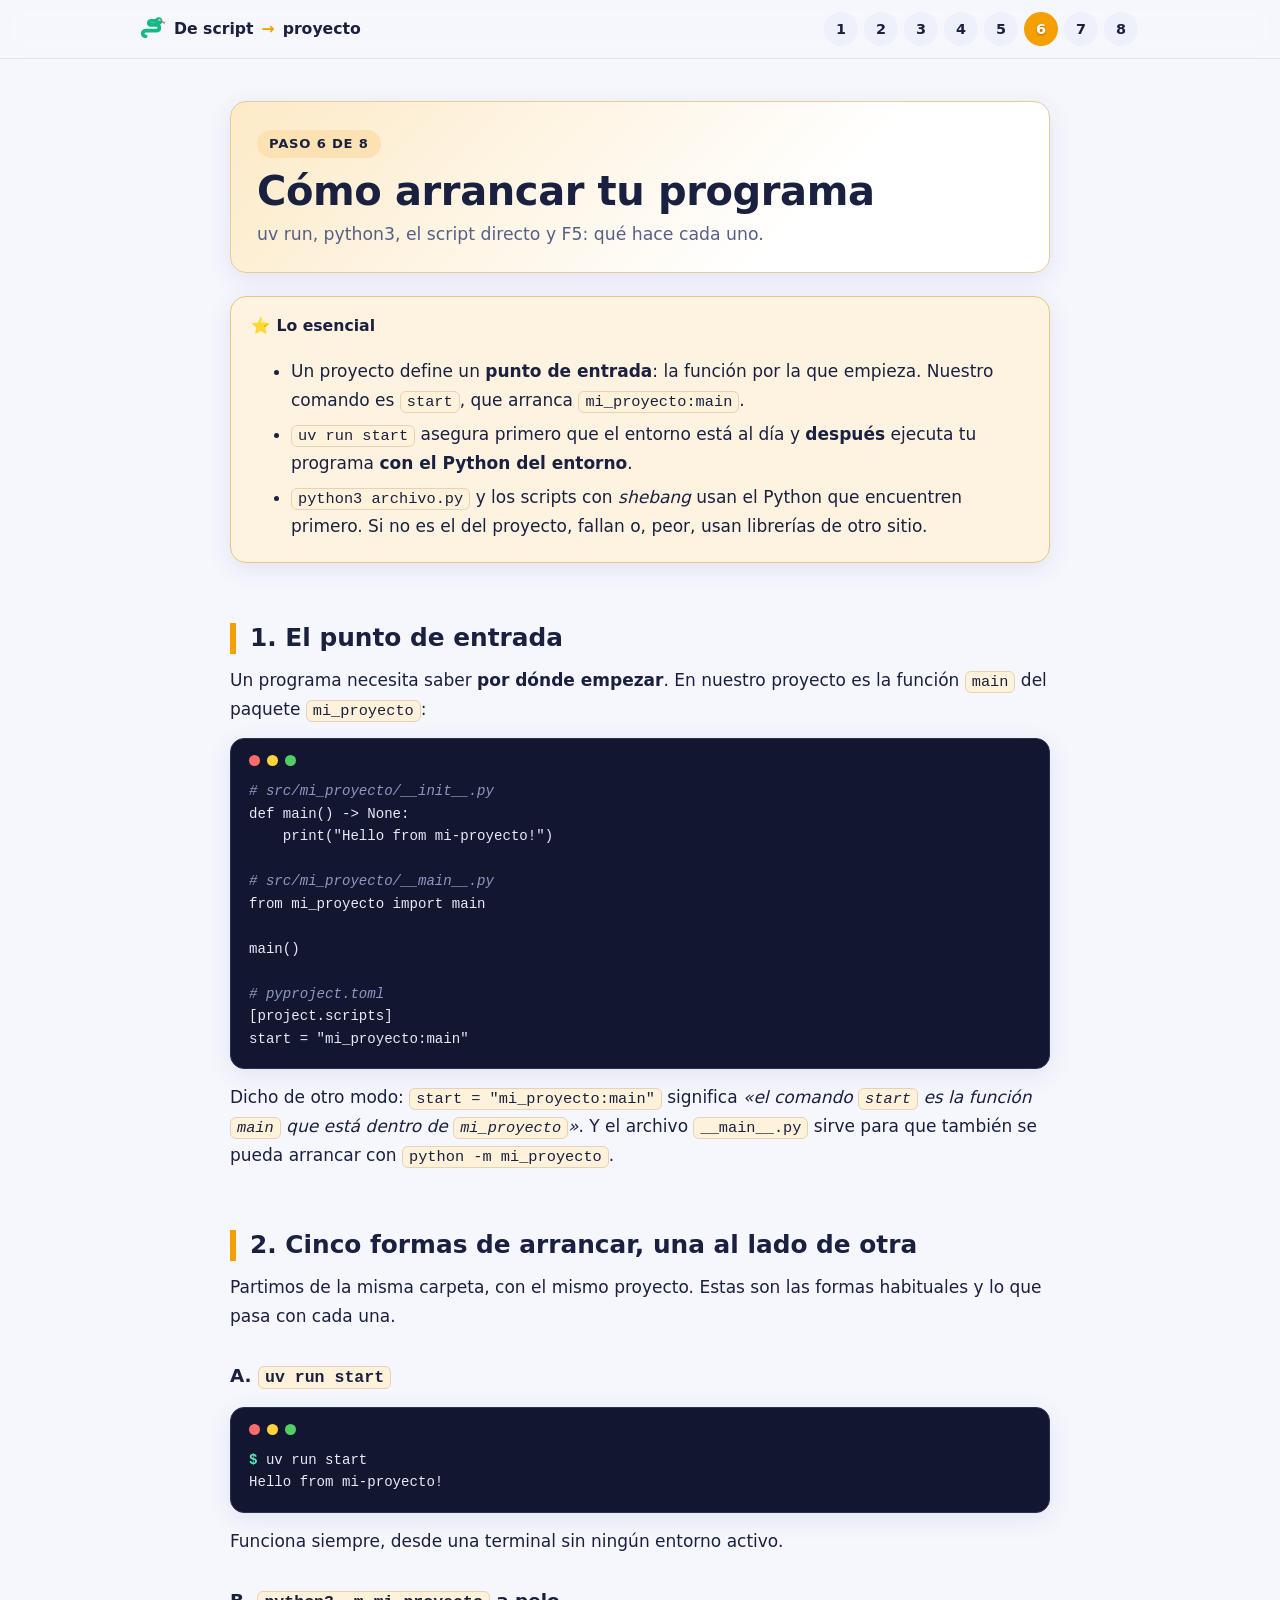
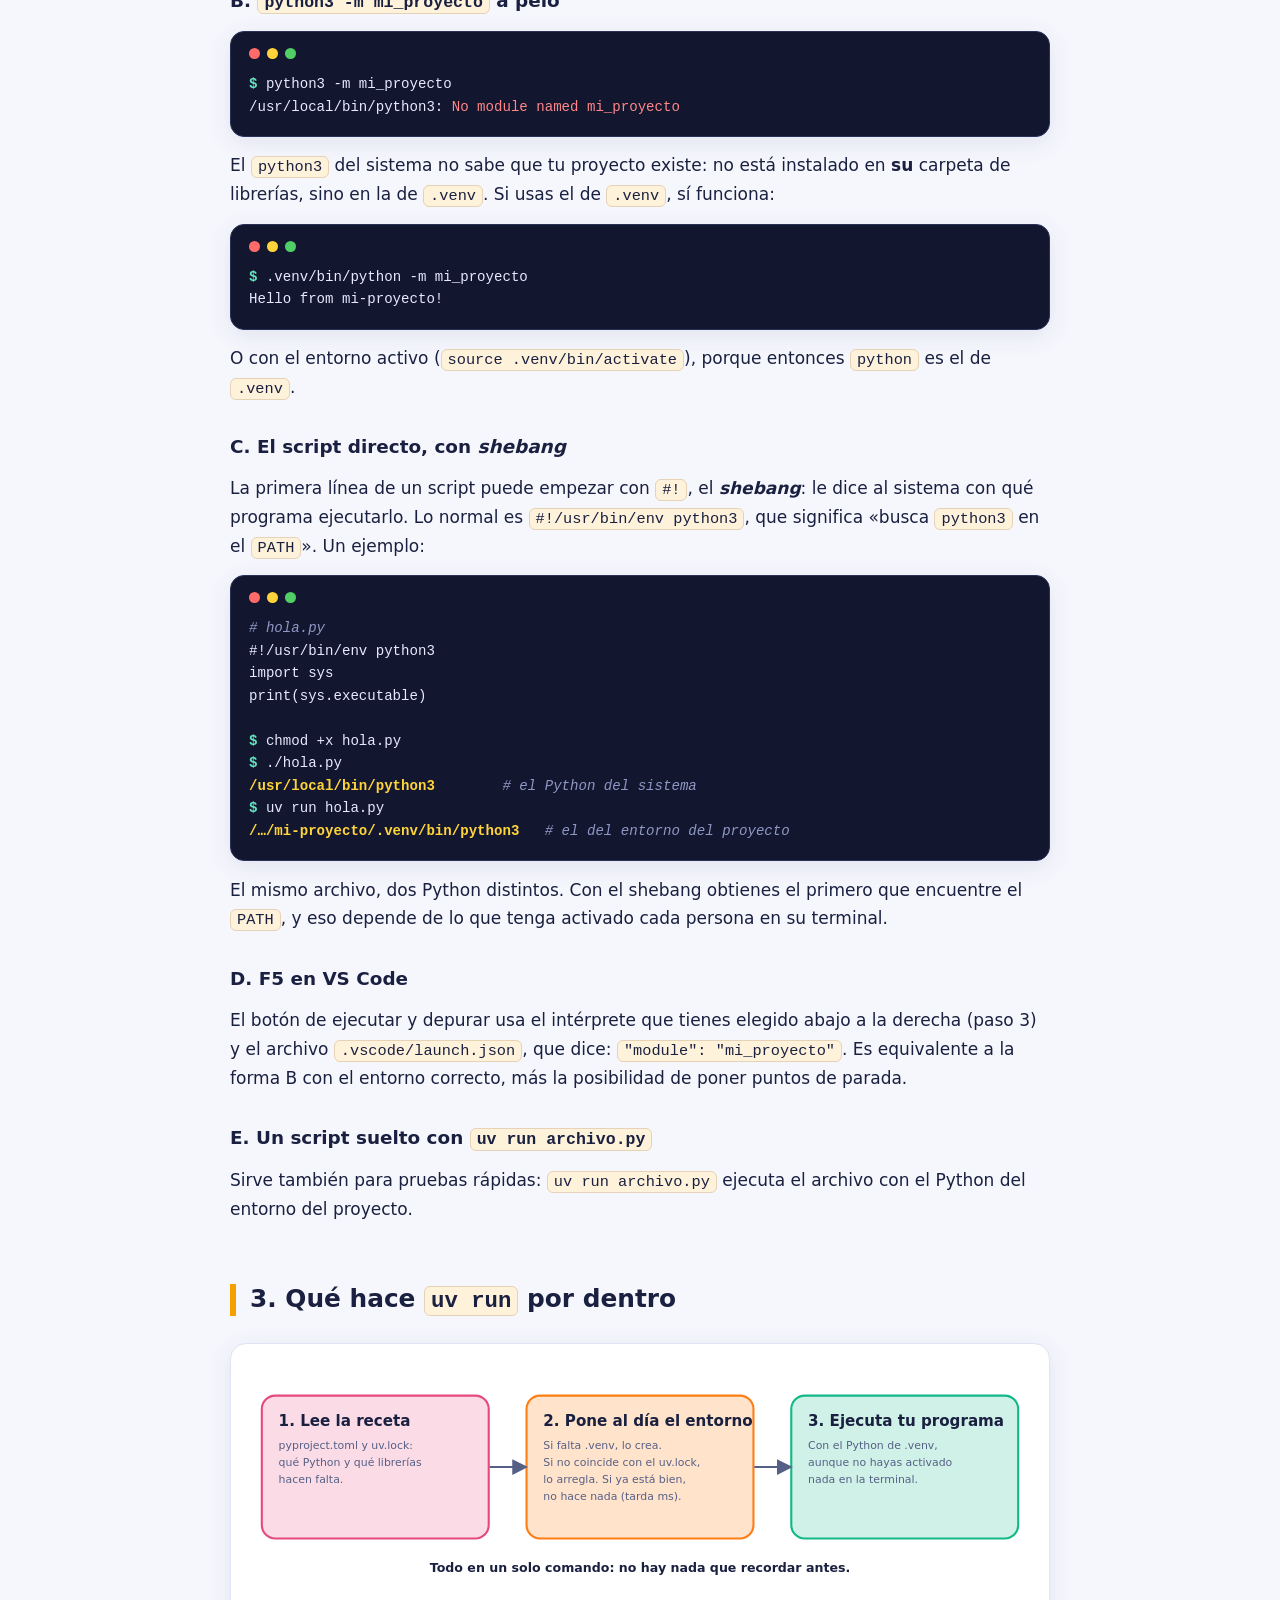
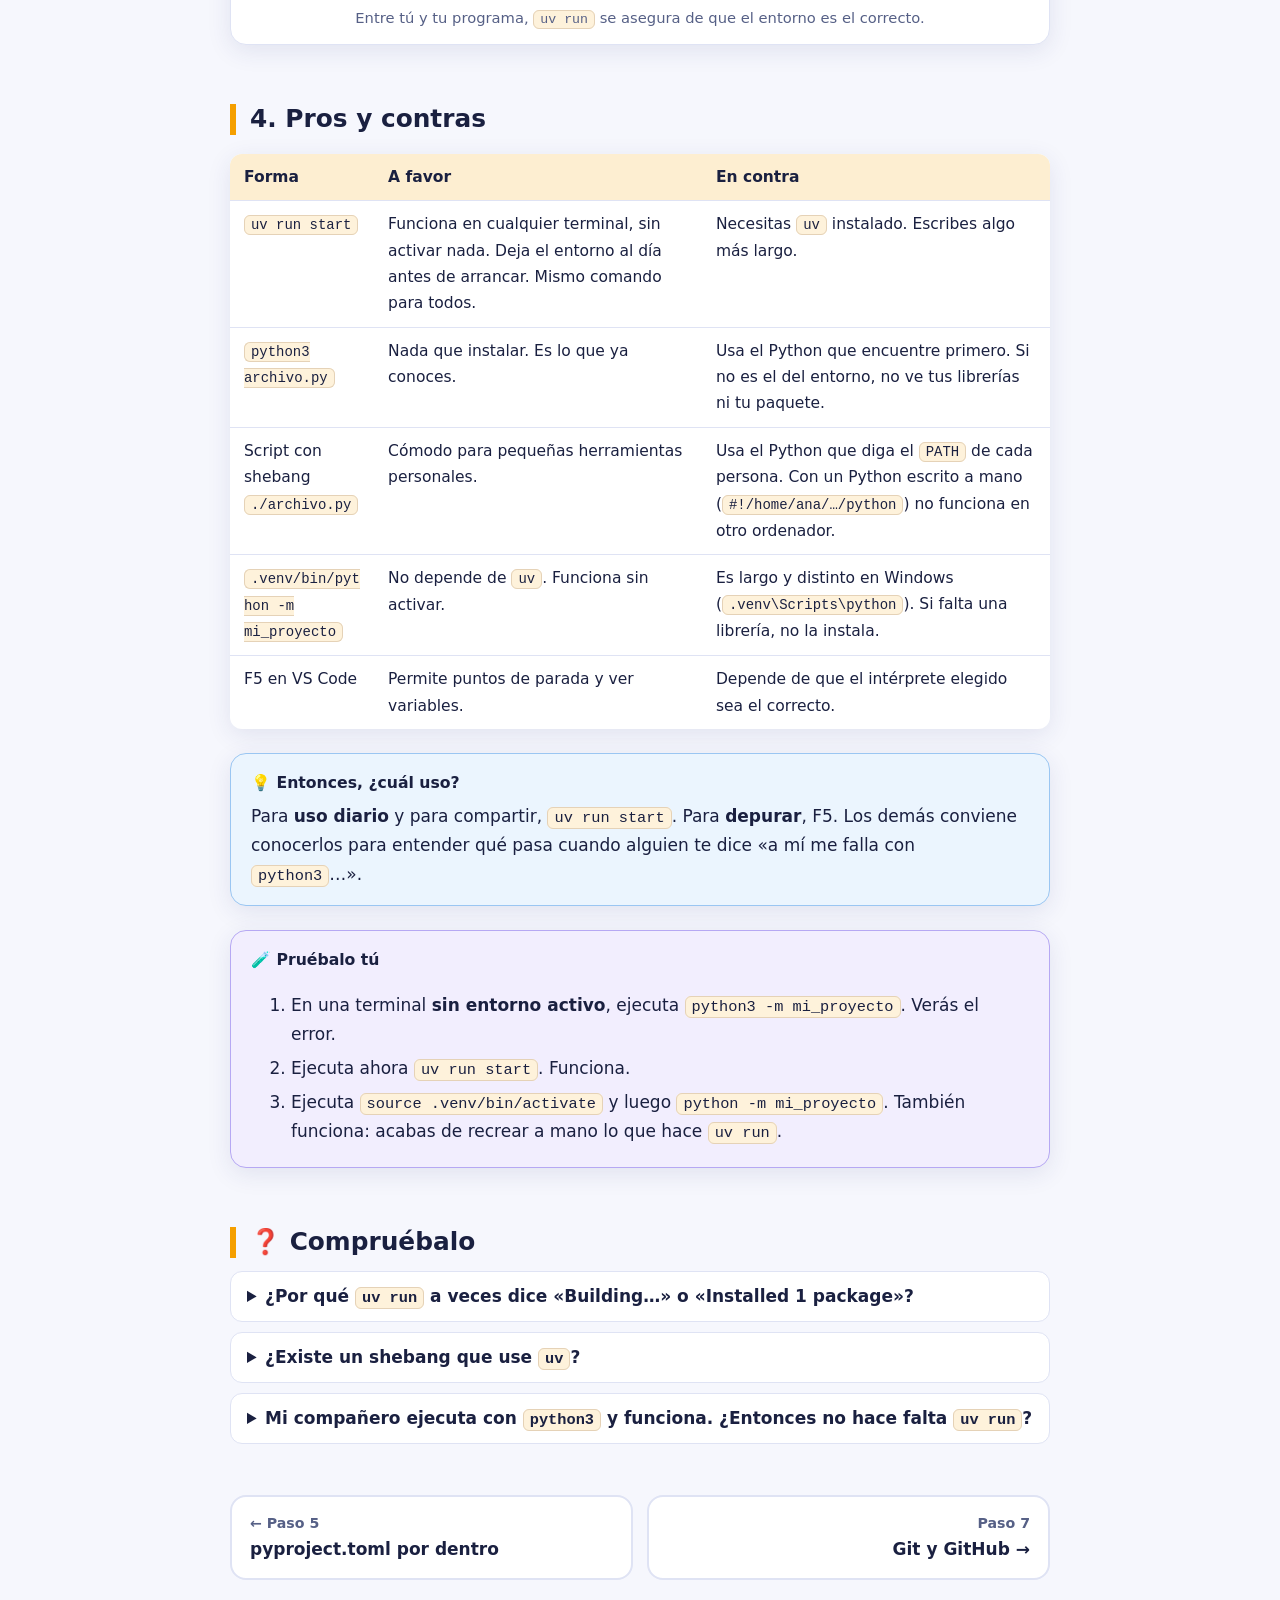
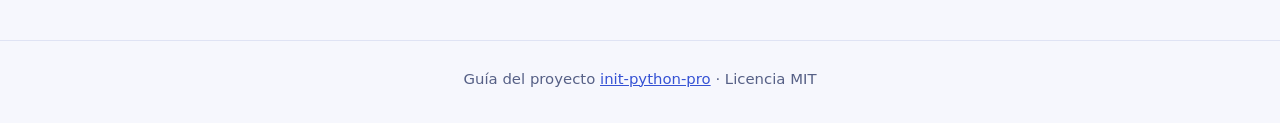
==== docs/arrancar-programa.html @ f661abc7 "docs: guía completa, pasos 2 a 8 con ilustraciones Co-Authored-By: Claude Sonnet 5.5 <noreply@anthro" ====
<!DOCTYPE html>
<html lang="es">
<head>
  <meta charset="UTF-8">
  <meta name="viewport" content="width=device-width, initial-scale=1">
  <meta name="color-scheme" content="light dark">
  <title>Cómo arrancar tu programa · De script a proyecto</title>
  <meta name="description" content="uv run, python3, el script directo y F5: qué hace cada uno.">
  <link rel="icon" href="data:image/svg+xml,%3Csvg xmlns='http://www.w3.org/2000/svg' viewBox='0 0 100 100'%3E%3Ctext y='.9em' font-size='90'%3E🧭%3C/text%3E%3C/svg%3E">
  <link rel="stylesheet" href="estilo.css">
</head>
<body data-pagina="arrancar">
  <a class="saltar" href="#contenido">Saltar al contenido</a>

  <header class="barra">
    <div class="barra-interior">
      <a class="marca" href="index.html"><svg class="serpiente" viewBox="0 0 64 64" aria-hidden="true"><path d="M14 50 C4 50 4 36 16 36 L40 36 C50 36 50 22 40 22 L26 22 C20 22 20 12 28 12 L40 12" fill="none" stroke="#12b886" stroke-width="9" stroke-linecap="round" stroke-linejoin="round"/><circle cx="46" cy="12" r="9" fill="#12b886"/><circle cx="48" cy="10" r="2.6" fill="#fff"/><circle cx="48.6" cy="10" r="1.2" fill="#1b1b2f"/><path d="M54 14 l7 2 m-7 -2 l6 5" stroke="#f03e3e" stroke-width="2" stroke-linecap="round" fill="none"/></svg>De script <span>→</span> proyecto</a>
      <nav class="camino" aria-label="Pasos de la guía">
        <a href="entornos-virtuales.html" title="1. Entornos virtuales">1</a>
        <a href="preparar-vscode.html" title="2. Preparar VS Code">2</a>
        <a href="carpeta-interprete-entorno.html" title="3. Carpeta, proyecto, intérprete y entorno">3</a>
        <a href="librerias-uv.html" title="4. Librerías y versiones">4</a>
        <a href="pyproject-toml.html" title="5. pyproject.toml por dentro">5</a>
        <a href="arrancar-programa.html" aria-current="page" title="6. Cómo arrancar tu programa">6</a>
        <a href="git-github.html" title="7. Git y GitHub">7</a>
        <a href="dia-a-dia.html" title="8. El día a día">8</a>
      </nav>
    </div>
  </header>

  <main id="contenido">
    <div class="cabecera-pagina">
      <span class="paso">Paso 6 de 8</span>
      <h1>Cómo arrancar tu programa</h1>
      <p>uv run, python3, el script directo y F5: qué hace cada uno.</p>
    </div>

    <div class="recuadro esencial">
      <span class="etiqueta">⭐ Lo esencial</span>
      <ul>
        <li>Un proyecto define un <strong>punto de entrada</strong>: la función por la que empieza. Nuestro comando es <code>start</code>, que arranca <code>mi_proyecto:main</code>.</li>
        <li><code>uv run start</code> asegura primero que el entorno está al día y <strong>después</strong> ejecuta tu programa <strong>con el Python del entorno</strong>.</li>
        <li><code>python3 archivo.py</code> y los scripts con <em>shebang</em> usan el Python que encuentren primero. Si no es el del proyecto, fallan o, peor, usan librerías de otro sitio.</li>
      </ul>
    </div>

    <h2>1. El punto de entrada</h2>
    <p>Un programa necesita saber <strong>por dónde empezar</strong>. En nuestro proyecto es la función <code>main</code> del paquete <code>mi_proyecto</code>:</p>
<pre class="terminal"><span class="c"># src/mi_proyecto/__init__.py</span>
def main() -&gt; None:
    print("Hello from mi-proyecto!")

<span class="c"># src/mi_proyecto/__main__.py</span>
from mi_proyecto import main

main()

<span class="c"># pyproject.toml</span>
[project.scripts]
start = "mi_proyecto:main"</pre>
    <p>Dicho de otro modo: <code>start = "mi_proyecto:main"</code> significa <em>«el comando <code>start</code> es la función <code>main</code> que está dentro de <code>mi_proyecto</code>»</em>. Y el archivo <code>__main__.py</code> sirve para que también se pueda arrancar con <code>python -m mi_proyecto</code>.</p>

    <h2>2. Cinco formas de arrancar, una al lado de otra</h2>
    <p>Partimos de la misma carpeta, con el mismo proyecto. Estas son las formas habituales y lo que pasa con cada una.</p>

    <h3>A. <code>uv run start</code></h3>
<pre class="terminal"><span class="p">$</span> uv run start
Hello from mi-proyecto!</pre>
    <p>Funciona siempre, desde una terminal sin ningún entorno activo.</p>

    <h3>B. <code>python3 -m mi_proyecto</code> a pelo</h3>
<pre class="terminal"><span class="p">$</span> python3 -m mi_proyecto
/usr/local/bin/python3: <span class="r">No module named mi_proyecto</span></pre>
    <p>El <code>python3</code> del sistema no sabe que tu proyecto existe: no está instalado en <strong>su</strong> carpeta de librerías, sino en la de <code>.venv</code>. Si usas el de <code>.venv</code>, sí funciona:</p>
<pre class="terminal"><span class="p">$</span> .venv/bin/python -m mi_proyecto
Hello from mi-proyecto!</pre>
    <p>O con el entorno activo (<code>source .venv/bin/activate</code>), porque entonces <code>python</code> es el de <code>.venv</code>.</p>

    <h3>C. El script directo, con <em>shebang</em></h3>
    <p>La primera línea de un script puede empezar con <code>#!</code>, el <strong><em>shebang</em></strong>: le dice al sistema con qué programa ejecutarlo. Lo normal es <code>#!/usr/bin/env python3</code>, que significa «busca <code>python3</code> en el <code>PATH</code>». Un ejemplo:</p>
<pre class="terminal"><span class="c"># hola.py</span>
#!/usr/bin/env python3
import sys
print(sys.executable)

<span class="p">$</span> chmod +x hola.py
<span class="p">$</span> ./hola.py
<span class="h">/usr/local/bin/python3</span>        <span class="c"># el Python del sistema</span>
<span class="p">$</span> uv run hola.py
<span class="h">/…/mi-proyecto/.venv/bin/python3</span>   <span class="c"># el del entorno del proyecto</span></pre>
    <p>El mismo archivo, dos Python distintos. Con el shebang obtienes el primero que encuentre el <code>PATH</code>, y eso depende de lo que tenga activado cada persona en su terminal.</p>

    <h3>D. F5 en VS Code</h3>
    <p>El botón de ejecutar y depurar usa el intérprete que tienes elegido abajo a la derecha (paso 3) y el archivo <code>.vscode/launch.json</code>, que dice: <code>"module": "mi_proyecto"</code>. Es equivalente a la forma B con el entorno correcto, más la posibilidad de poner puntos de parada.</p>

    <h3>E. Un script suelto con <code>uv run archivo.py</code></h3>
    <p>Sirve también para pruebas rápidas: <code>uv run archivo.py</code> ejecuta el archivo con el Python del entorno del proyecto.</p>

    <h2>3. Qué hace <code>uv run</code> por dentro</h2>
    <figure class="ilustracion">
      <svg viewBox="0 0 940 280" role="img" aria-labelledby="a1-t a1-d">
        <title id="a1-t">Los tres pasos de uv run</title>
        <desc id="a1-d">Primero uv lee pyproject.toml y uv.lock. Después comprueba que el entorno .venv existe y coincide, y si hace falta lo crea o lo actualiza. Por último ejecuta el comando con el Python del .venv.</desc>
        <defs><marker id="a1-f" viewBox="0 0 12 12" refX="9" refY="6" markerWidth="9" markerHeight="9" orient="auto"><path d="M1 1 L11 6 L1 11 z" fill="var(--muted)"/></marker></defs>
        <rect x="20" y="40" width="270" height="170" rx="16" class="sv-rosa"/>
        <text x="40" y="76" class="sv-titulo">1. Lee la receta</text>
        <text x="40" y="104" class="sv-pequeno">pyproject.toml y uv.lock:</text>
        <text x="40" y="124" class="sv-pequeno">qué Python y qué librerías</text>
        <text x="40" y="144" class="sv-pequeno">hacen falta.</text>
        <rect x="335" y="40" width="270" height="170" rx="16" class="sv-naranja"/>
        <text x="355" y="76" class="sv-titulo">2. Pone al día el entorno</text>
        <text x="355" y="104" class="sv-pequeno">Si falta .venv, lo crea.</text>
        <text x="355" y="124" class="sv-pequeno">Si no coincide con el uv.lock,</text>
        <text x="355" y="144" class="sv-pequeno">lo arregla. Si ya está bien,</text>
        <text x="355" y="164" class="sv-pequeno">no hace nada (tarda ms).</text>
        <rect x="650" y="40" width="270" height="170" rx="16" class="sv-verde"/>
        <text x="670" y="76" class="sv-titulo">3. Ejecuta tu programa</text>
        <text x="670" y="104" class="sv-pequeno">Con el Python de .venv,</text>
        <text x="670" y="124" class="sv-pequeno">aunque no hayas activado</text>
        <text x="670" y="144" class="sv-pequeno">nada en la terminal.</text>
        <path d="M292 125 L333 125" class="sv-linea" marker-end="url(#a1-f)"/>
        <path d="M607 125 L648 125" class="sv-linea" marker-end="url(#a1-f)"/>
        <text x="470" y="250" text-anchor="middle" class="sv-text">Todo en un solo comando: no hay nada que recordar antes.</text>
      </svg>
      <figcaption>Entre tú y tu programa, <code>uv run</code> se asegura de que el entorno es el correcto.</figcaption>
    </figure>

    <h2>4. Pros y contras</h2>
    <table>
      <thead><tr><th>Forma</th><th>A favor</th><th>En contra</th></tr></thead>
      <tbody>
        <tr><td><code>uv run start</code></td><td>Funciona en cualquier terminal, sin activar nada. Deja el entorno al día antes de arrancar. Mismo comando para todos.</td><td>Necesitas <code>uv</code> instalado. Escribes algo más largo.</td></tr>
        <tr><td><code>python3 archivo.py</code></td><td>Nada que instalar. Es lo que ya conoces.</td><td>Usa el Python que encuentre primero. Si no es el del entorno, no ve tus librerías ni tu paquete.</td></tr>
        <tr><td>Script con shebang <code>./archivo.py</code></td><td>Cómodo para pequeñas herramientas personales.</td><td>Usa el Python que diga el <code>PATH</code> de cada persona. Con un Python escrito a mano (<code>#!/home/ana/…/python</code>) no funciona en otro ordenador.</td></tr>
        <tr><td><code>.venv/bin/python -m mi_proyecto</code></td><td>No depende de <code>uv</code>. Funciona sin activar.</td><td>Es largo y distinto en Windows (<code>.venv\Scripts\python</code>). Si falta una librería, no la instala.</td></tr>
        <tr><td>F5 en VS Code</td><td>Permite puntos de parada y ver variables.</td><td>Depende de que el intérprete elegido sea el correcto.</td></tr>
      </tbody>
    </table>

    <div class="recuadro dato">
      <span class="etiqueta">💡 Entonces, ¿cuál uso?</span>
      Para <strong>uso diario</strong> y para compartir, <code>uv run start</code>. Para <strong>depurar</strong>, F5. Los demás conviene conocerlos para entender qué pasa cuando alguien te dice «a mí me falla con <code>python3</code>…».
    </div>

    <div class="recuadro pruebalo">
      <span class="etiqueta">🧪 Pruébalo tú</span>
      <ol>
        <li>En una terminal <strong>sin entorno activo</strong>, ejecuta <code>python3 -m mi_proyecto</code>. Verás el error.</li>
        <li>Ejecuta ahora <code>uv run start</code>. Funciona.</li>
        <li>Ejecuta <code>source .venv/bin/activate</code> y luego <code>python -m mi_proyecto</code>. También funciona: acabas de recrear a mano lo que hace <code>uv run</code>.</li>
      </ol>
    </div>

    <h2>❓ Compruébalo</h2>
    <details>
      <summary>¿Por qué <code>uv run</code> a veces dice «Building…» o «Installed 1 package»?</summary>
      <p>Porque ha detectado que algo ha cambiado (por ejemplo, tu proyecto) y ha puesto al día el entorno antes de arrancar. Si no hay cambios, no sale nada.</p>
    </details>
    <details>
      <summary>¿Existe un shebang que use <code>uv</code>?</summary>
      <p>Sí, para scripts sueltos: <code>#!/usr/bin/env -S uv run --script</code> más un comentario especial con sus librerías. Es una función de <code>uv</code> para scripts de un solo archivo, y queda fuera de esta guía, que trata de proyectos.</p>
    </details>
    <details>
      <summary>Mi compañero ejecuta con <code>python3</code> y funciona. ¿Entonces no hace falta <code>uv run</code>?</summary>
      <p>Le funciona porque en su equipo hay, por casualidad, un Python con tus librerías. Es justo lo que los entornos intentan evitar. Con <code>uv run</code> se garantiza que ambos usáis lo mismo.</p>
    </details>

    <nav class="navegacion" aria-label="Navegación entre páginas">
      <a href="pyproject-toml.html"><small>← Paso 5</small>pyproject.toml por dentro</a>
      <a class="sig" href="git-github.html"><small>Paso 7</small>Git y GitHub →</a>
    </nav>
  </main>

  <footer class="pie">
    Guía del proyecto <a href="https://github.com/clamaveruma/init-python-pro">init-python-pro</a> · Licencia MIT
  </footer>
</body>
</html>
---- docs/estilo.css ----
/* De script a proyecto: estilo común de la guía.
   Claro y oscuro automáticos. Cada página fija su color con body[data-pagina]. */

:root {
  --bg: #f6f7fd;
  --surface: #ffffff;
  --surface-2: #eef0fb;
  --text: #1a2040;
  --muted: #566086;
  --border: #dfe3f4;
  --link: #3552d4;
  --sombra: 0 6px 24px rgba(40, 50, 120, 0.1);

  --c-venv: #12b886;
  --c-vscode: #339af0;
  --c-conceptos: #7950f2;
  --c-libs: #fd7e14;
  --c-toml: #e64980;
  --c-arrancar: #f59f00;
  --c-git: #f03e3e;
  --c-dia: #15aabf;

  --acento: var(--c-venv);
  --terminal-bg: #12162f;
  --terminal-text: #e6e9ff;
  --radio: 16px;
}

@media (prefers-color-scheme: dark) {
  :root {
    --bg: #0d1126;
    --surface: #161b38;
    --surface-2: #1d2346;
    --text: #eef0ff;
    --muted: #a6aed4;
    --border: #2b325c;
    --link: #8fa4ff;
    --sombra: 0 6px 24px rgba(0, 0, 0, 0.35);
    --terminal-bg: #0a0d1f;
  }
}

body[data-pagina="inicio"] { --acento: var(--c-vscode); }
body[data-pagina="entornos"] { --acento: var(--c-venv); }
body[data-pagina="vscode"] { --acento: var(--c-vscode); }
body[data-pagina="conceptos"] { --acento: var(--c-conceptos); }
body[data-pagina="librerias"] { --acento: var(--c-libs); }
body[data-pagina="toml"] { --acento: var(--c-toml); }
body[data-pagina="arrancar"] { --acento: var(--c-arrancar); }
body[data-pagina="git"] { --acento: var(--c-git); }
body[data-pagina="dia"] { --acento: var(--c-dia); }

* { box-sizing: border-box; }

html { scroll-behavior: smooth; }

body {
  margin: 0;
  background: var(--bg);
  color: var(--text);
  font: 17px/1.7 system-ui, -apple-system, "Segoe UI", Roboto, "Helvetica Neue", Arial, sans-serif;
  -webkit-font-smoothing: antialiased;
}

a { color: var(--link); }
a:hover { text-decoration-thickness: 2px; }

.saltar {
  position: absolute;
  left: -999px;
  top: 8px;
  background: var(--surface);
  padding: 8px 14px;
  border-radius: 8px;
  z-index: 100;
}
.saltar:focus { left: 8px; }

/* ---------- Barra superior con el camino ---------- */
.barra {
  position: sticky;
  top: 0;
  z-index: 50;
  background: color-mix(in srgb, var(--bg) 88%, transparent);
  backdrop-filter: blur(10px);
  border-bottom: 1px solid var(--border);
}
.barra-interior {
  max-width: 1040px;
  margin: 0 auto;
  padding: 10px 20px;
  display: flex;
  align-items: center;
  gap: 18px;
}
.marca {
  font-weight: 800;
  text-decoration: none;
  color: var(--text);
  white-space: nowrap;
  font-size: 0.98rem;
}
.marca { display: inline-flex; align-items: center; gap: 8px; }
.serpiente { width: 26px; height: 26px; flex: none; }
.serpiente.grande { width: 72px; height: 72px; }
.hero-serpiente { margin-bottom: 10px; }
.marca span { color: var(--acento); }
.camino {
  display: flex;
  gap: 6px;
  overflow-x: auto;
  padding: 2px;
  scrollbar-width: none;
  margin-left: auto;
}
.camino::-webkit-scrollbar { display: none; }
.camino a,
.camino span {
  flex: none;
  min-width: 34px;
  height: 34px;
  display: grid;
  place-items: center;
  border-radius: 999px;
  font-weight: 700;
  font-size: 0.9rem;
  text-decoration: none;
  color: var(--text);
  background: var(--surface-2);
  border: 2px solid transparent;
}
.camino a:hover { border-color: var(--acento); }
.camino a[aria-current="page"] {
  background: var(--acento);
  color: #fff;
  text-shadow: 0 1px 2px rgba(0, 0, 0, 0.35);
}
.camino span { opacity: 0.45; cursor: default; }

/* ---------- Estructura ---------- */
main { max-width: 860px; margin: 0 auto; padding: 8px 20px 60px; }
.ancho { max-width: 1040px; margin: 0 auto; padding: 0 20px; }

.hero {
  background:
    radial-gradient(900px 380px at 85% -10%, color-mix(in srgb, var(--c-toml) 30%, transparent), transparent 60%),
    radial-gradient(800px 380px at 5% 10%, color-mix(in srgb, var(--c-vscode) 30%, transparent), transparent 60%),
    radial-gradient(700px 360px at 55% 120%, color-mix(in srgb, var(--c-venv) 28%, transparent), transparent 60%),
    var(--bg);
  border-bottom: 1px solid var(--border);
}
.hero-interior { max-width: 1040px; margin: 0 auto; padding: 46px 20px 30px; }
.hero h1 {
  font-size: clamp(2rem, 5.4vw, 3.4rem);
  line-height: 1.1;
  margin: 0 0 14px;
  letter-spacing: -0.02em;
}
.hero h1 em {
  font-style: normal;
  background: linear-gradient(90deg, var(--c-vscode), var(--c-conceptos), var(--c-toml));
  -webkit-background-clip: text;
  background-clip: text;
  color: transparent;
}
.hero .sub { font-size: 1.2rem; color: var(--muted); max-width: 680px; margin: 0 0 22px; }

.cabecera-pagina {
  margin: 34px 0 6px;
  padding: 26px 26px 22px;
  border-radius: var(--radio);
  background:
    linear-gradient(135deg, color-mix(in srgb, var(--acento) 22%, var(--surface)), var(--surface) 70%);
  border: 1px solid color-mix(in srgb, var(--acento) 35%, var(--border));
  box-shadow: var(--sombra);
}
.paso {
  display: inline-block;
  font-size: 0.82rem;
  font-weight: 800;
  letter-spacing: 0.06em;
  text-transform: uppercase;
  color: var(--text);
  background: color-mix(in srgb, var(--acento) 30%, var(--surface));
  padding: 3px 12px;
  border-radius: 999px;
}
.cabecera-pagina h1 { font-size: clamp(1.7rem, 4.4vw, 2.5rem); line-height: 1.15; margin: 10px 0 6px; letter-spacing: -0.01em; }
.cabecera-pagina p { margin: 0; color: var(--muted); font-size: 1.08rem; }

h2 {
  font-size: 1.55rem;
  line-height: 1.25;
  margin: 2.4em 0 0.5em;
  padding-left: 14px;
  border-left: 6px solid var(--acento);
}
h3 { font-size: 1.15rem; margin: 1.6em 0 0.3em; }
p { margin: 0.7em 0; }
li { margin: 0.3em 0; }
strong { font-weight: 700; }

code {
  font-family: ui-monospace, "SF Mono", "Cascadia Code", Menlo, Consolas, monospace;
  font-size: 0.9em;
  background: color-mix(in srgb, var(--acento) 14%, var(--surface));
  border: 1px solid color-mix(in srgb, var(--acento) 25%, var(--border));
  padding: 1px 6px;
  border-radius: 6px;
  word-break: break-word;
}

/* ---------- Recuadros ---------- */
.recuadro {
  border-radius: var(--radio);
  padding: 16px 20px;
  margin: 1.4em 0;
  border: 1px solid var(--border);
  background: var(--surface);
  box-shadow: var(--sombra);
}
.recuadro > :first-child { margin-top: 0; }
.recuadro > :last-child { margin-bottom: 0; }
.recuadro .etiqueta {
  display: block;
  font-weight: 800;
  margin-bottom: 6px;
  font-size: 0.98rem;
}
.esencial {
  background: color-mix(in srgb, var(--acento) 12%, var(--surface));
  border-color: color-mix(in srgb, var(--acento) 45%, var(--border));
}
.pruebalo {
  background: color-mix(in srgb, var(--c-conceptos) 10%, var(--surface));
  border-color: color-mix(in srgb, var(--c-conceptos) 40%, var(--border));
}
.ojo {
  background: color-mix(in srgb, var(--c-arrancar) 14%, var(--surface));
  border-color: color-mix(in srgb, var(--c-arrancar) 50%, var(--border));
}
.dato {
  background: color-mix(in srgb, var(--c-vscode) 10%, var(--surface));
  border-color: color-mix(in srgb, var(--c-vscode) 40%, var(--border));
}

/* ---------- Terminal ---------- */
pre.terminal {
  background: var(--terminal-bg);
  color: var(--terminal-text);
  border-radius: 14px;
  padding: 16px 18px 18px;
  margin: 1em 0;
  overflow-x: auto;
  font: 0.88rem/1.6 ui-monospace, "SF Mono", "Cascadia Code", Menlo, Consolas, monospace;
  border: 1px solid #2a3158;
  box-shadow: var(--sombra);
}
pre.terminal::before {
  content: "";
  display: block;
  width: 11px;
  height: 11px;
  border-radius: 50%;
  background: #ff6b6b;
  box-shadow: 18px 0 0 #ffd43b, 36px 0 0 #51cf66;
  margin-bottom: 14px;
}
pre.terminal .p { color: #63e6be; font-weight: 700; }
pre.terminal .c { color: #8f98c4; font-style: italic; }
pre.terminal .h { color: #ffd43b; font-weight: 700; }
pre.terminal .v { color: #69db7c; font-weight: 700; }
pre.terminal .r { color: #ff8787; }

/* ---------- Ilustraciones ---------- */
figure.ilustracion {
  margin: 1.6em 0;
  padding: 18px 14px 12px;
  background: var(--surface);
  border: 1px solid var(--border);
  border-radius: var(--radio);
  box-shadow: var(--sombra);
}
figure.ilustracion svg { width: 100%; height: auto; display: block; }
figure.ilustracion figcaption {
  text-align: center;
  color: var(--muted);
  font-size: 0.92rem;
  margin-top: 8px;
}
.sv-text { fill: var(--text); font: 600 15px system-ui, sans-serif; }
.sv-titulo { fill: var(--text); font: 800 18px system-ui, sans-serif; }
.sv-pequeno { fill: var(--muted); font: 500 13px system-ui, sans-serif; }
.sv-mono { fill: var(--text); font: 500 14px ui-monospace, Menlo, Consolas, monospace; }
.sv-mono-b { fill: var(--text); font: 700 14px ui-monospace, Menlo, Consolas, monospace; }
.sv-blanco { fill: #fff; font: 800 15px system-ui, sans-serif; }
.sv-caja { fill: var(--surface); stroke: var(--border); stroke-width: 2; }
.sv-gris { fill: var(--surface-2); stroke: var(--border); stroke-width: 2; }
.sv-linea { stroke: var(--muted); stroke-width: 2.5; fill: none; stroke-linecap: round; stroke-linejoin: round; }
.sv-punteada { stroke: var(--muted); stroke-width: 2; fill: none; stroke-dasharray: 6 6; stroke-linecap: round; }
.sv-verde { fill: color-mix(in srgb, var(--c-venv) 20%, var(--surface)); stroke: var(--c-venv); stroke-width: 2.5; }
.sv-azul { fill: color-mix(in srgb, var(--c-vscode) 20%, var(--surface)); stroke: var(--c-vscode); stroke-width: 2.5; }
.sv-violeta { fill: color-mix(in srgb, var(--c-conceptos) 20%, var(--surface)); stroke: var(--c-conceptos); stroke-width: 2.5; }
.sv-naranja { fill: color-mix(in srgb, var(--c-libs) 22%, var(--surface)); stroke: var(--c-libs); stroke-width: 2.5; }
.sv-rosa { fill: color-mix(in srgb, var(--c-toml) 20%, var(--surface)); stroke: var(--c-toml); stroke-width: 2.5; }
.sv-amarillo { fill: color-mix(in srgb, var(--c-arrancar) 24%, var(--surface)); stroke: var(--c-arrancar); stroke-width: 2.5; }
.sv-rojo { fill: color-mix(in srgb, var(--c-git) 18%, var(--surface)); stroke: var(--c-git); stroke-width: 2.5; }
.sv-cian { fill: color-mix(in srgb, var(--c-dia) 20%, var(--surface)); stroke: var(--c-dia); stroke-width: 2.5; }
.sv-s-verde { fill: var(--c-venv); }
.sv-s-azul { fill: var(--c-vscode); }
.sv-s-violeta { fill: var(--c-conceptos); }
.sv-s-naranja { fill: var(--c-libs); }
.sv-s-rosa { fill: var(--c-toml); }
.sv-s-rojo { fill: var(--c-git); }
.sv-trazo-rojo { stroke: var(--c-git); stroke-width: 4; fill: none; stroke-linecap: round; }
.sv-trazo-verde { stroke: var(--c-venv); stroke-width: 4; fill: none; stroke-linecap: round; stroke-linejoin: round; }

/* ---------- Rejillas y tarjetas ---------- */
.dos-columnas {
  display: grid;
  grid-template-columns: 1fr 1fr;
  gap: 16px;
  margin: 1.4em 0;
}
.dos-columnas > div {
  background: var(--surface);
  border: 1px solid var(--border);
  border-radius: var(--radio);
  padding: 14px 18px;
  box-shadow: var(--sombra);
}
.dos-columnas > div > :first-child { margin-top: 0; }
.dos-columnas > div > :last-child { margin-bottom: 0; }
.mal { border-top: 5px solid var(--c-git) !important; }
.bien { border-top: 5px solid var(--c-venv) !important; }

.ideas {
  display: grid;
  grid-template-columns: repeat(auto-fit, minmax(230px, 1fr));
  gap: 16px;
  margin: 1.4em 0;
}
.idea {
  background: var(--surface);
  border: 1px solid var(--border);
  border-top: 6px solid var(--tono, var(--acento));
  border-radius: var(--radio);
  padding: 16px 18px;
  box-shadow: var(--sombra);
}
.idea svg { width: 54px; height: 54px; display: block; margin-bottom: 6px; }
.idea h3 { margin: 0 0 4px; font-size: 1.08rem; }
.idea p { margin: 0; color: var(--muted); font-size: 0.96rem; line-height: 1.55; }

.mapa { display: grid; gap: 14px; margin: 1.4em 0; padding: 0; list-style: none; }
.parada {
  display: grid;
  grid-template-columns: 56px 1fr;
  gap: 16px;
  align-items: center;
  background: var(--surface);
  border: 1px solid var(--border);
  border-left: 8px solid var(--tono);
  border-radius: var(--radio);
  padding: 14px 18px;
  box-shadow: var(--sombra);
  text-decoration: none;
  color: inherit;
  margin: 0;
}
a.parada:hover { transform: translateY(-2px); border-color: var(--tono); }
.parada .num {
  width: 52px;
  height: 52px;
  border-radius: 50%;
  display: grid;
  place-items: center;
  font-weight: 900;
  font-size: 1.35rem;
  color: #fff;
  background: var(--tono);
  text-shadow: 0 1px 2px rgba(0, 0, 0, 0.35);
}
.parada h3 { margin: 0 0 2px; font-size: 1.12rem; }
.parada p { margin: 0; color: var(--muted); font-size: 0.97rem; line-height: 1.5; }
.parada.pronto { opacity: 0.6; border-left-style: dashed; }
.parada .pronto-etiqueta {
  font-size: 0.74rem;
  font-weight: 800;
  text-transform: uppercase;
  letter-spacing: 0.06em;
  color: var(--muted);
  margin-left: 8px;
}

.boton {
  display: inline-block;
  padding: 11px 22px;
  border-radius: 999px;
  font-weight: 800;
  text-decoration: none;
  margin: 4px 8px 4px 0;
  border: 2px solid var(--c-vscode);
  color: var(--text);
  background: var(--surface);
}
.boton.principal {
  background: linear-gradient(90deg, var(--c-vscode), var(--c-conceptos));
  border-color: transparent;
  color: #fff;
  text-shadow: 0 1px 2px rgba(0, 0, 0, 0.3);
}
.boton:hover { filter: brightness(1.08); }

/* ---------- Tablas y desplegables ---------- */
table { width: 100%; border-collapse: collapse; margin: 1.2em 0; background: var(--surface); border-radius: 12px; overflow: hidden; box-shadow: var(--sombra); font-size: 0.97rem; }
th, td { padding: 10px 14px; text-align: left; border-bottom: 1px solid var(--border); vertical-align: top; }
th { background: color-mix(in srgb, var(--acento) 18%, var(--surface)); }
tr:last-child td { border-bottom: 0; }

details {
  background: var(--surface);
  border: 1px solid var(--border);
  border-radius: 12px;
  padding: 10px 16px;
  margin: 10px 0;
}
details summary { cursor: pointer; font-weight: 700; }
details[open] { border-color: var(--acento); }
details > :not(summary):first-of-type { margin-top: 10px; }

/* ---------- Navegación entre páginas y pie ---------- */
.navegacion {
  display: flex;
  justify-content: space-between;
  gap: 14px;
  margin: 3em 0 0;
  flex-wrap: wrap;
}
.navegacion a,
.navegacion span {
  display: block;
  flex: 1 1 240px;
  padding: 14px 18px;
  border-radius: var(--radio);
  border: 2px solid var(--border);
  background: var(--surface);
  text-decoration: none;
  color: var(--text);
  font-weight: 700;
}
.navegacion a:hover { border-color: var(--acento); }
.navegacion small { display: block; color: var(--muted); font-weight: 600; }
.navegacion .sig { text-align: right; }
.navegacion span { opacity: 0.55; border-style: dashed; }

footer.pie {
  border-top: 1px solid var(--border);
  padding: 26px 20px 40px;
  text-align: center;
  color: var(--muted);
  font-size: 0.93rem;
}

@media (max-width: 720px) {
  body { font-size: 16px; }
  .dos-columnas { grid-template-columns: 1fr; }
  .marca { display: none; }
  table { display: block; overflow-x: auto; }
  figure.ilustracion { overflow-x: auto; }
  figure.ilustracion svg { width: 720px; max-width: none; }
  figure.ilustracion figcaption { position: sticky; left: 0; }
  .camino { margin-left: 0; }
  .cabecera-pagina { padding: 20px 18px; }
  .parada { grid-template-columns: 46px 1fr; gap: 12px; padding: 12px 14px; }
  .parada .num { width: 42px; height: 42px; font-size: 1.1rem; }
}

@media (prefers-reduced-motion: reduce) {
  html { scroll-behavior: auto; }
  a.parada:hover { transform: none; }
}

kbd {
  font: 600 0.85em ui-monospace, Menlo, Consolas, monospace;
  background: var(--surface);
  border: 1px solid var(--border);
  border-bottom-width: 2px;
  border-radius: 6px;
  padding: 1px 6px;
  white-space: nowrap;
}
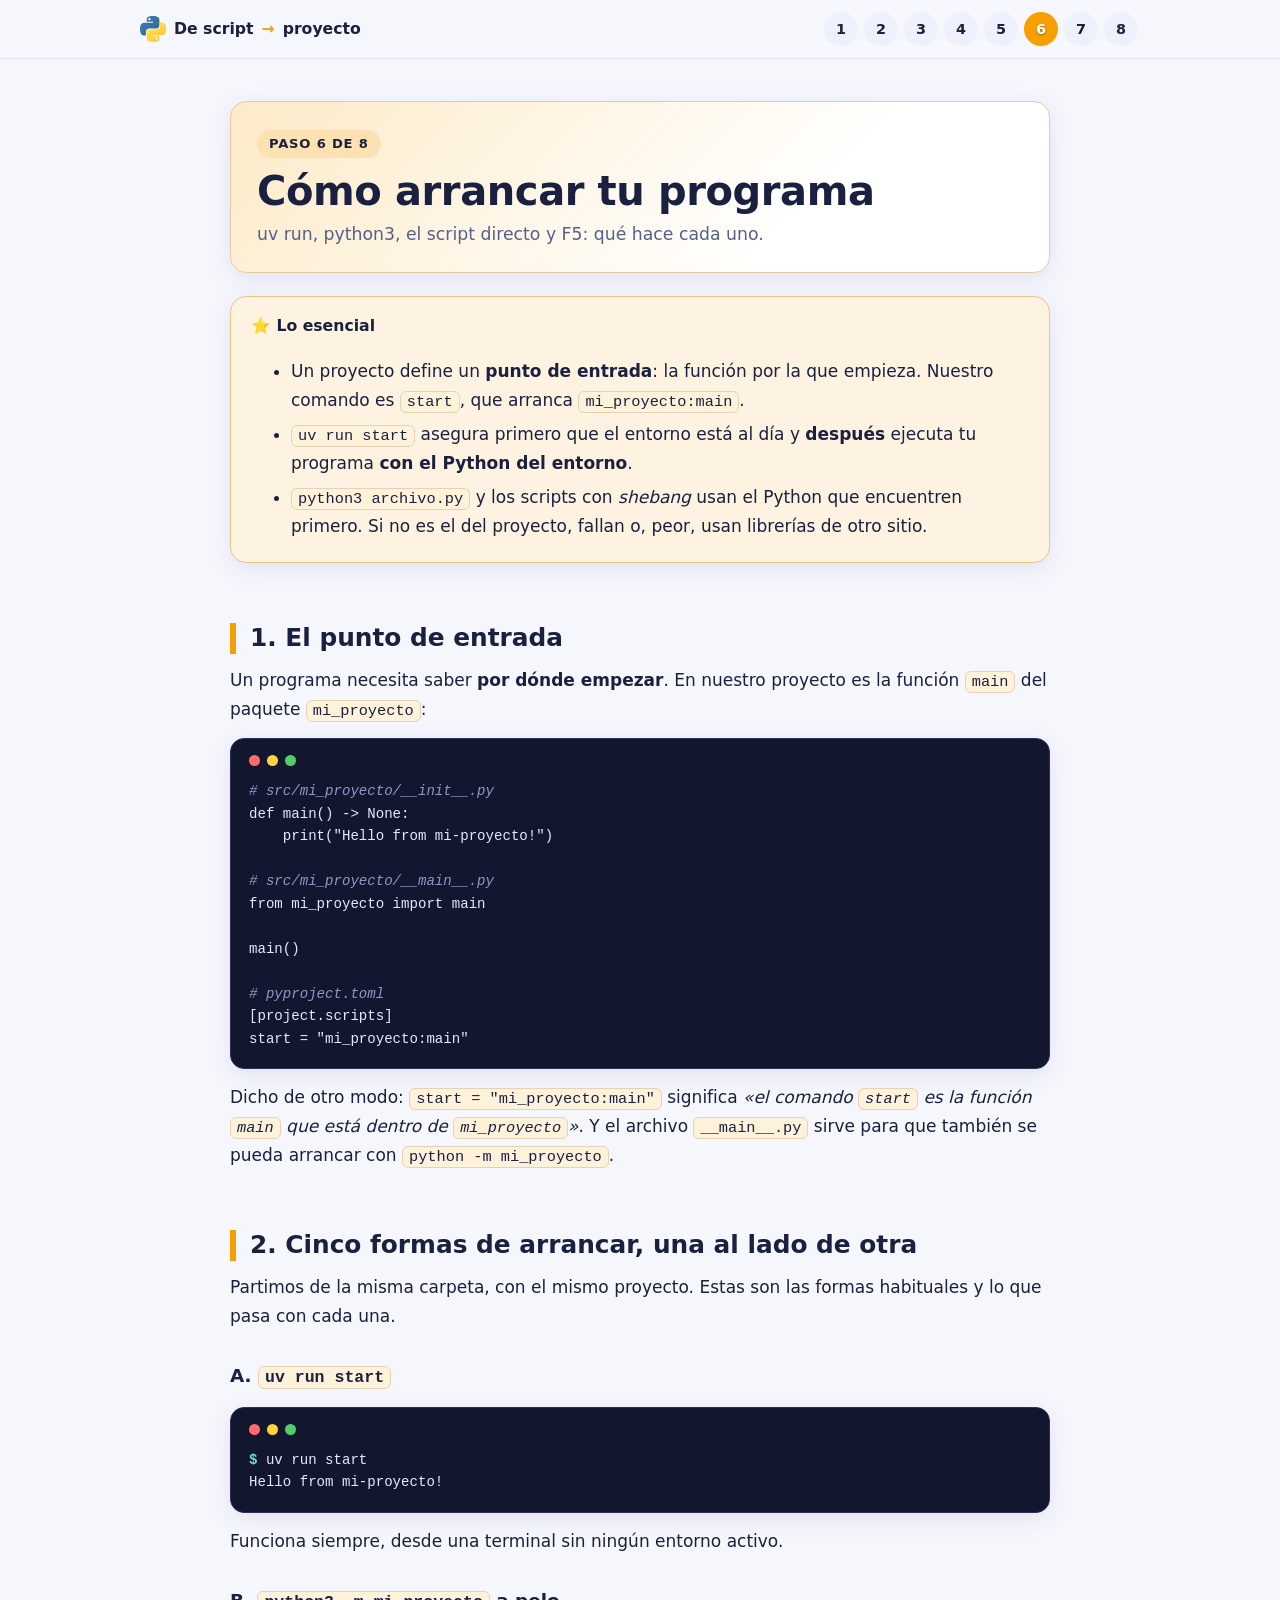
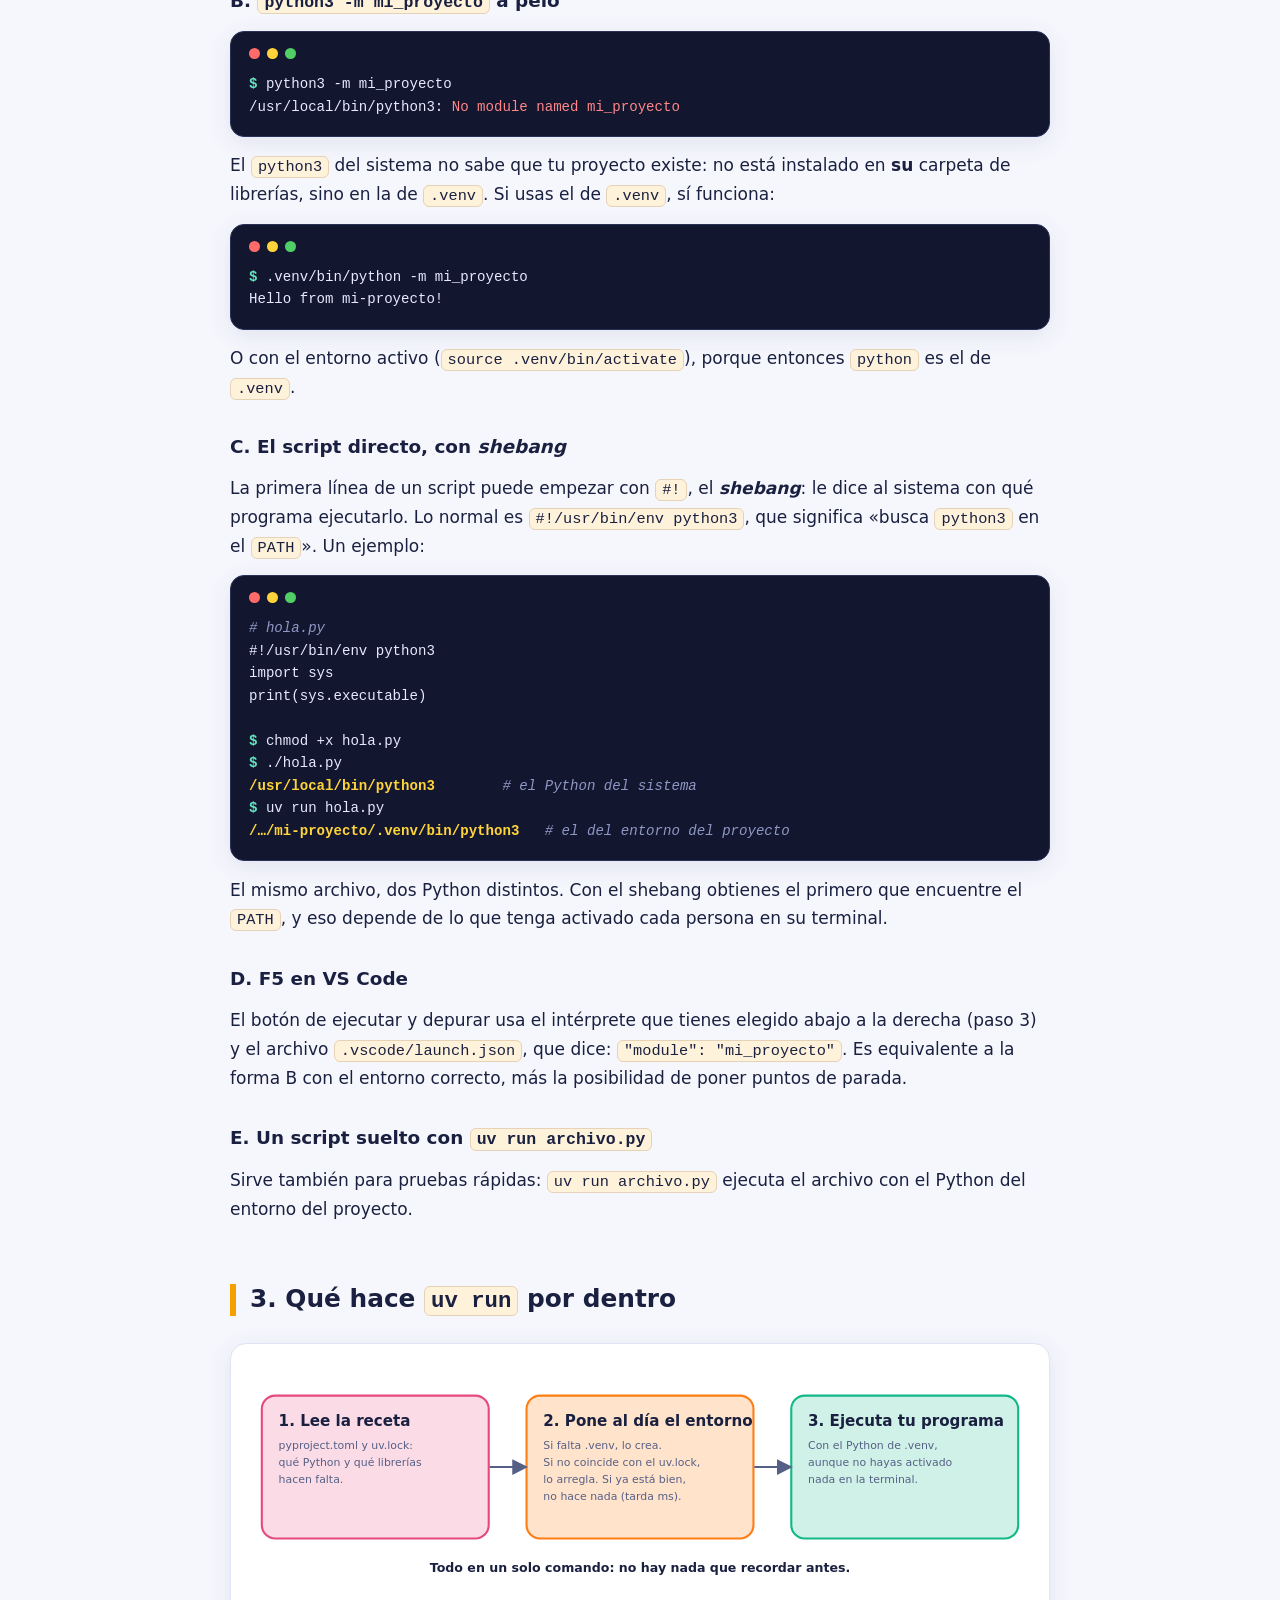
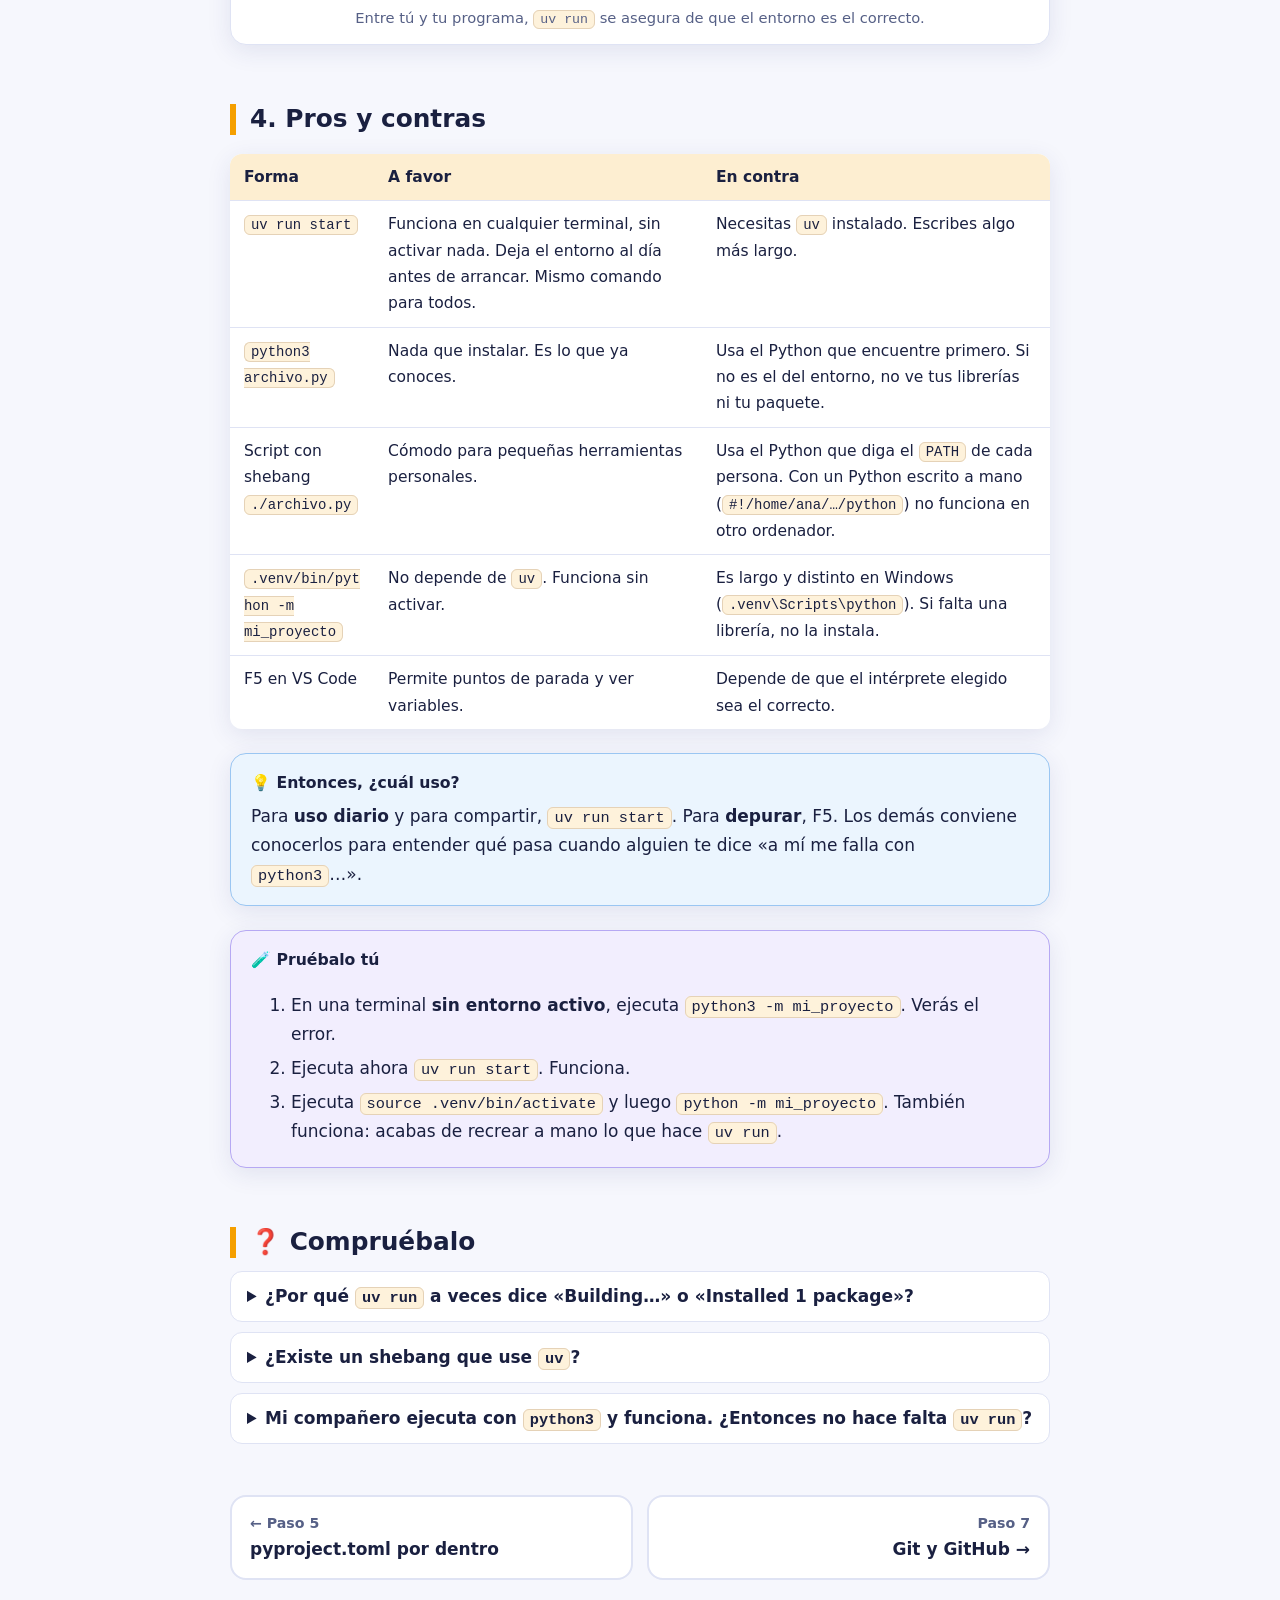
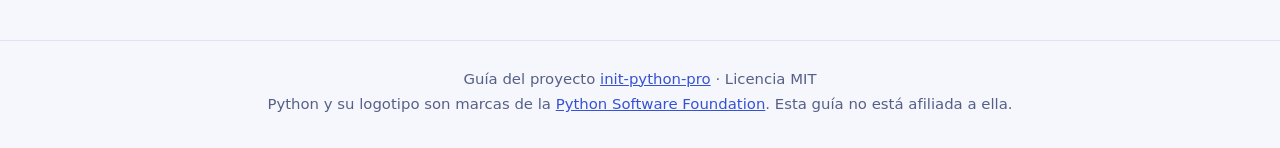
==== commit d8f54fb5: "docs: logotipo de Python en cabecera y portada, aviso de marca Co-Authored-By: Claude Sonnet 5.5 <no" ====
--- a/docs/arrancar-programa.html
+++ b/docs/arrancar-programa.html
@@ -14,7 +14,7 @@
 
   <header class="barra">
     <div class="barra-interior">
-      <a class="marca" href="index.html"><svg class="serpiente" viewBox="0 0 64 64" aria-hidden="true"><path d="M14 50 C4 50 4 36 16 36 L40 36 C50 36 50 22 40 22 L26 22 C20 22 20 12 28 12 L40 12" fill="none" stroke="#12b886" stroke-width="9" stroke-linecap="round" stroke-linejoin="round"/><circle cx="46" cy="12" r="9" fill="#12b886"/><circle cx="48" cy="10" r="2.6" fill="#fff"/><circle cx="48.6" cy="10" r="1.2" fill="#1b1b2f"/><path d="M54 14 l7 2 m-7 -2 l6 5" stroke="#f03e3e" stroke-width="2" stroke-linecap="round" fill="none"/></svg>De script <span>→</span> proyecto</a>
+      <a class="marca" href="index.html"><img class="serpiente" src="img/python-logo.svg" alt="" width="26" height="26">De script <span>→</span> proyecto</a>
       <nav class="camino" aria-label="Pasos de la guía">
         <a href="entornos-virtuales.html" title="1. Entornos virtuales">1</a>
         <a href="preparar-vscode.html" title="2. Preparar VS Code">2</a>
@@ -172,7 +172,7 @@
   </main>
 
   <footer class="pie">
-    Guía del proyecto <a href="https://github.com/clamaveruma/init-python-pro">init-python-pro</a> · Licencia MIT
+    Guía del proyecto <a href="https://github.com/clamaveruma/init-python-pro">init-python-pro</a> · Licencia MIT<br>Python y su logotipo son marcas de la <a href="https://www.python.org/psf/trademarks/">Python Software Foundation</a>. Esta guía no está afiliada a ella.
   </footer>
 </body>
 </html>
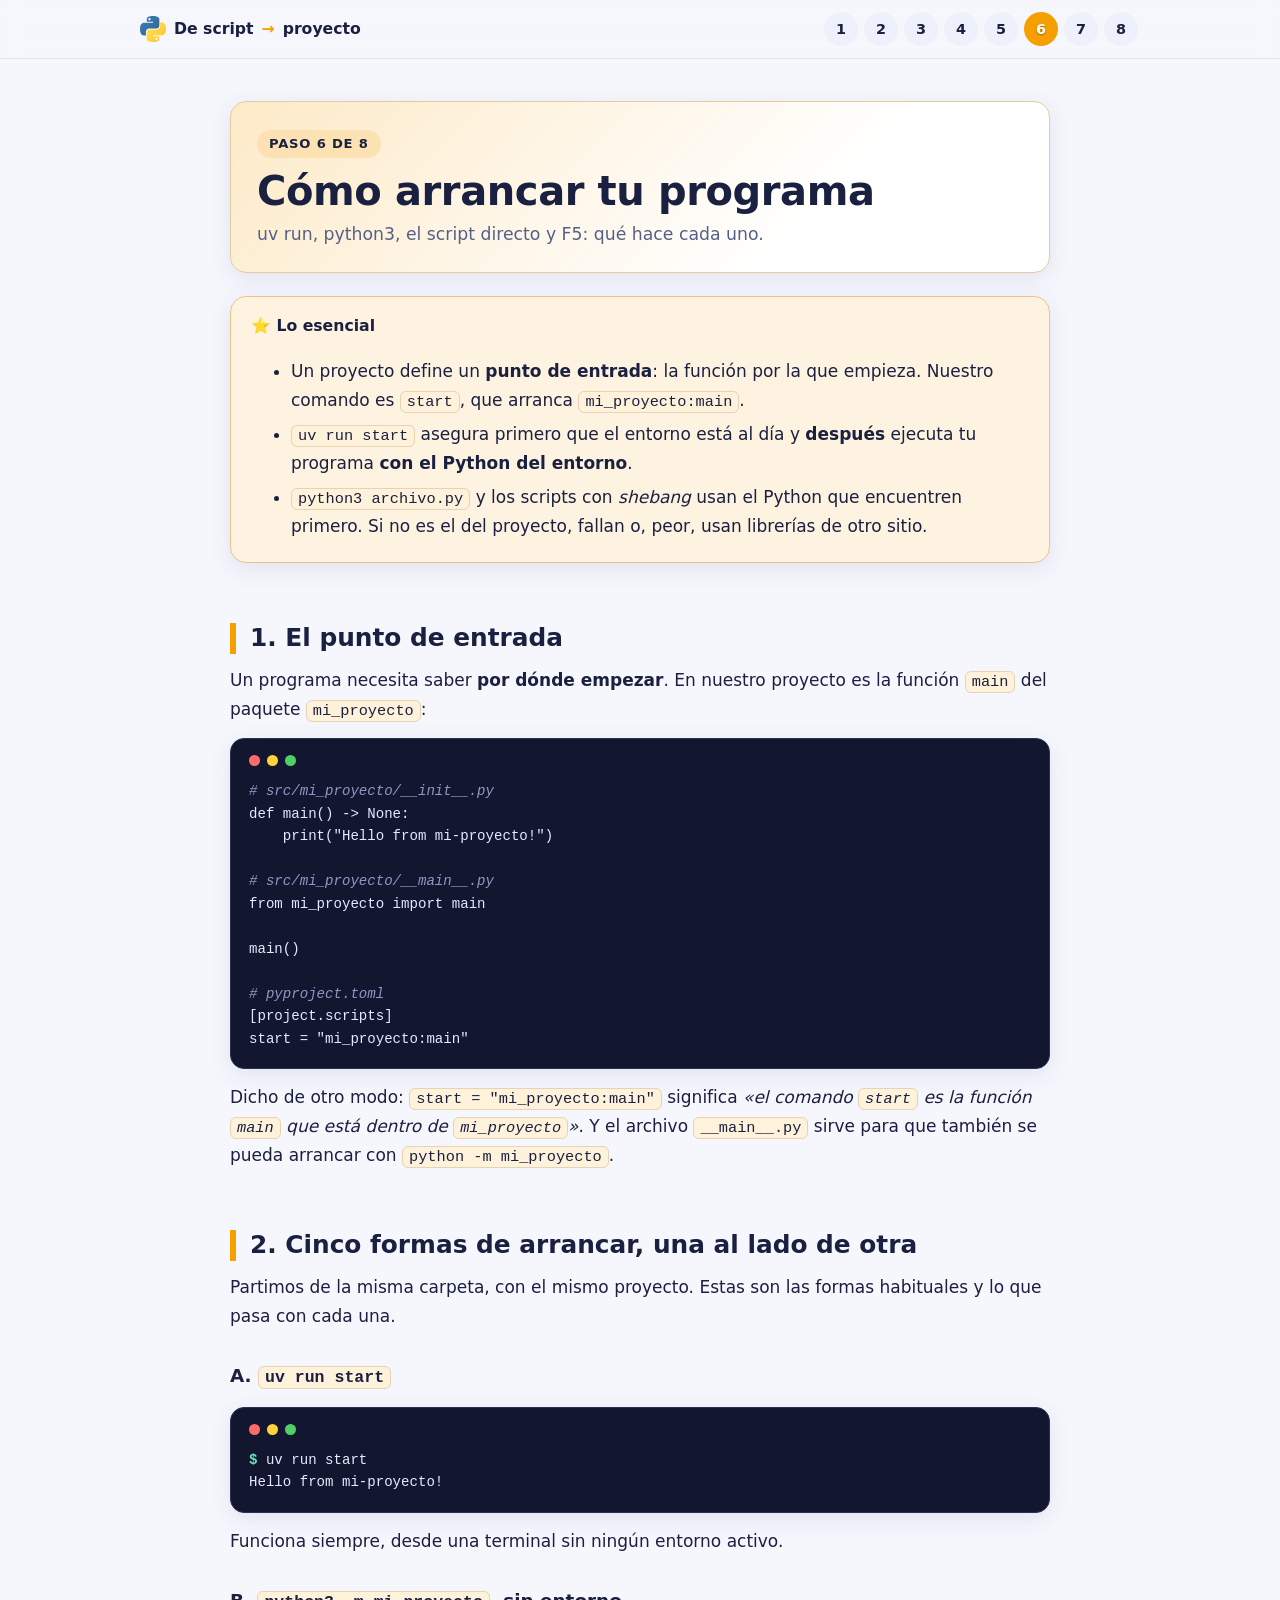
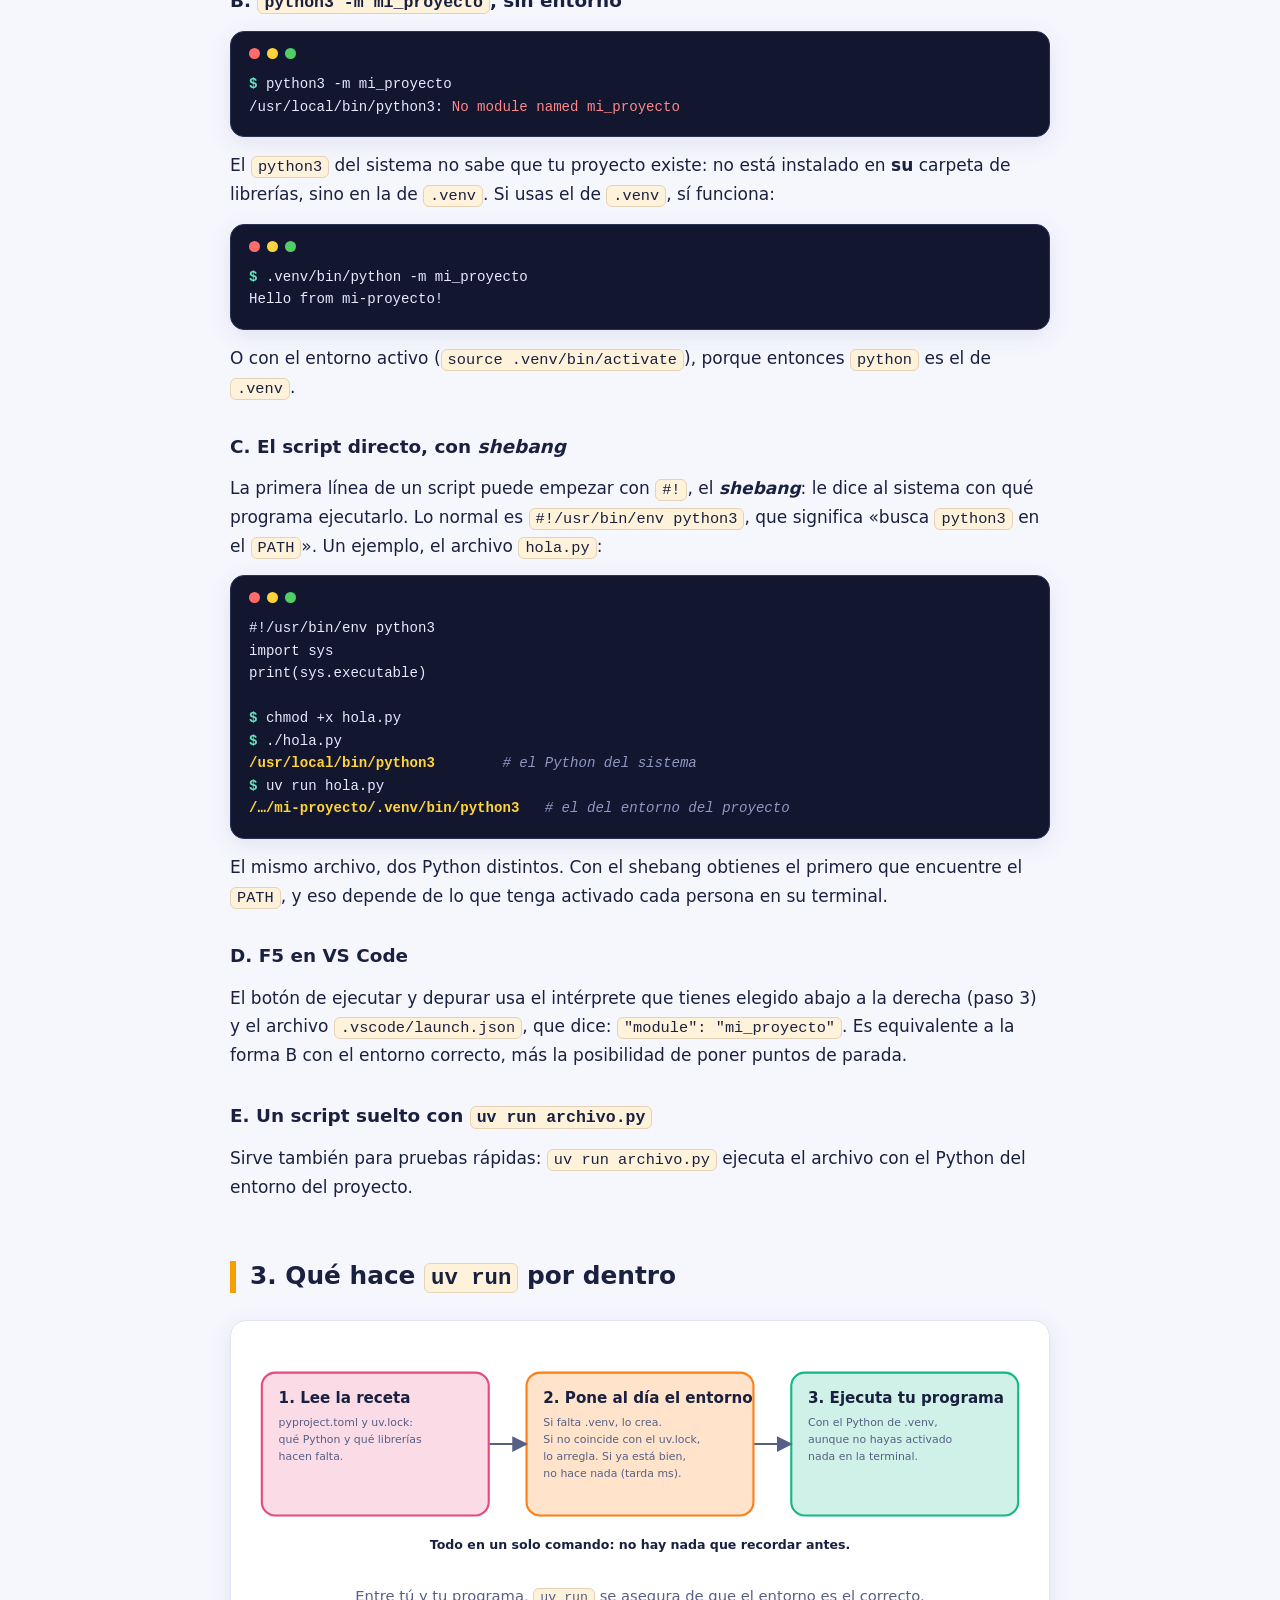
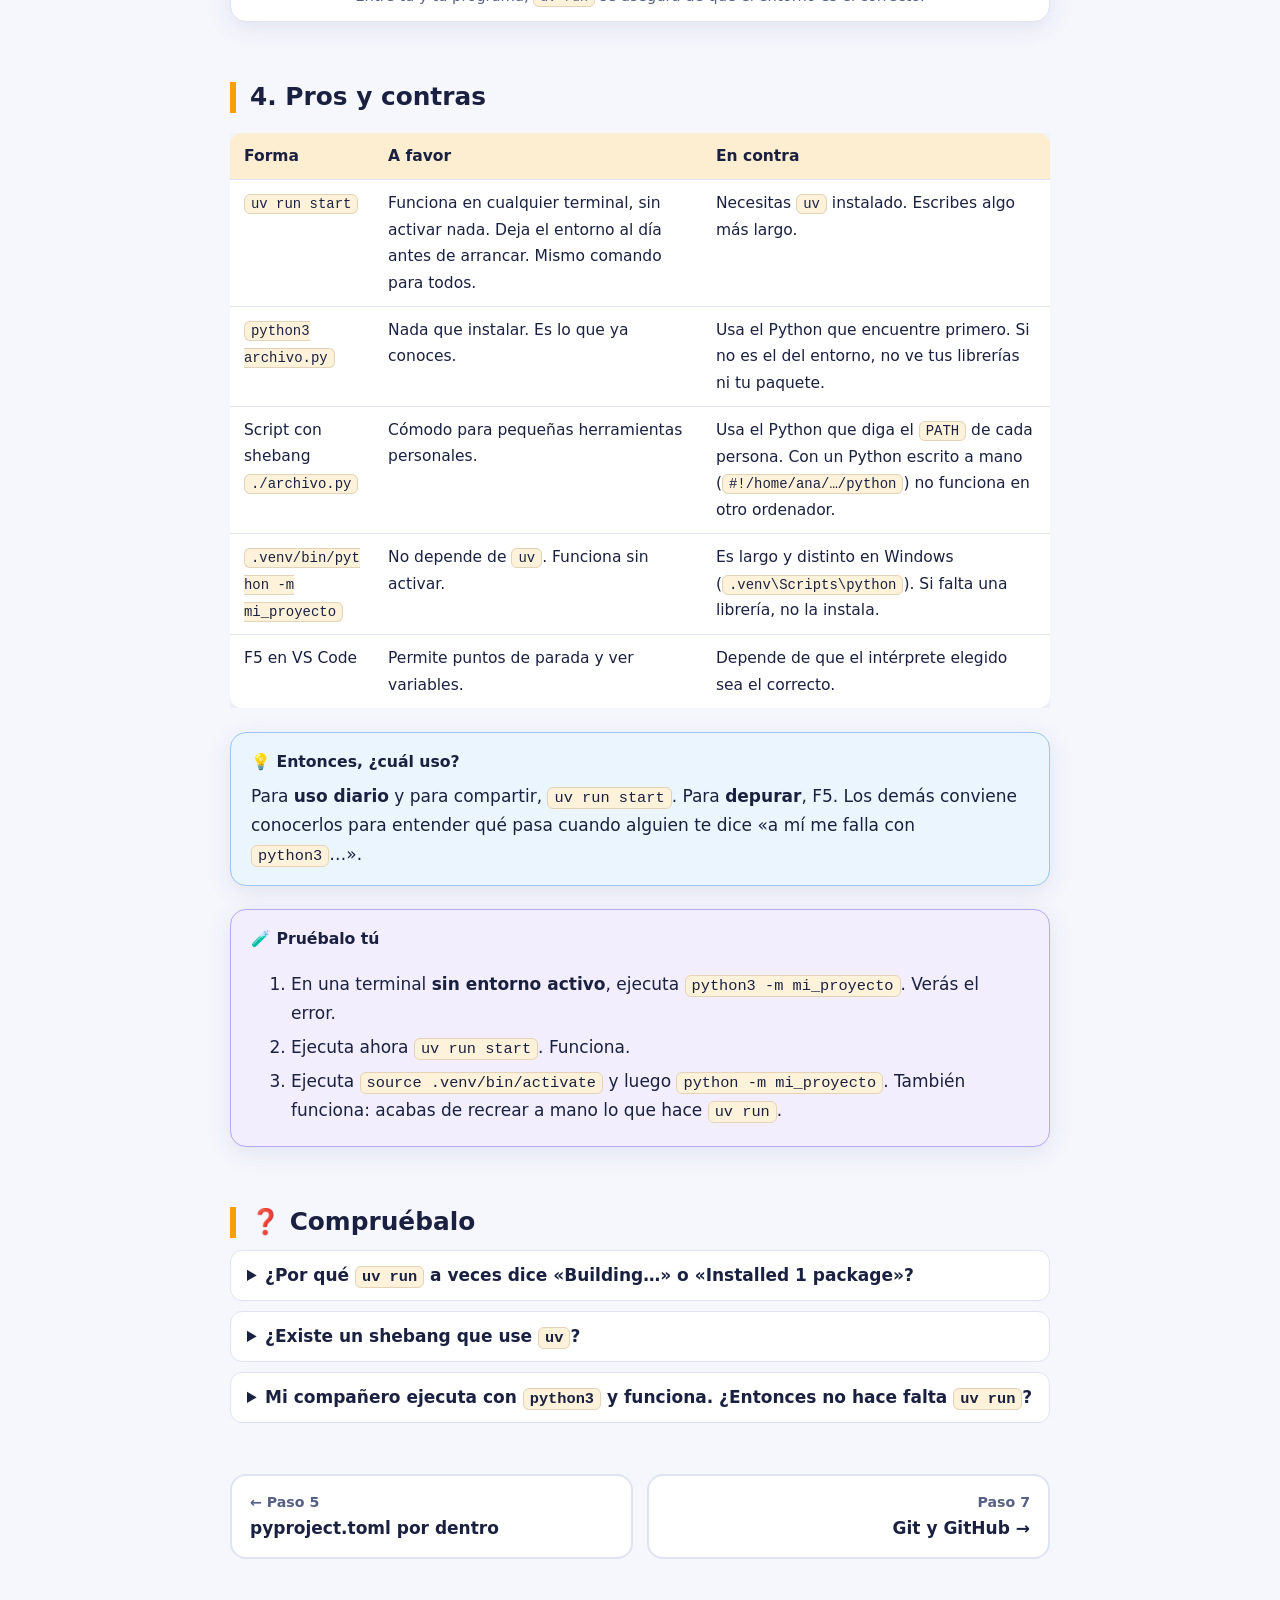
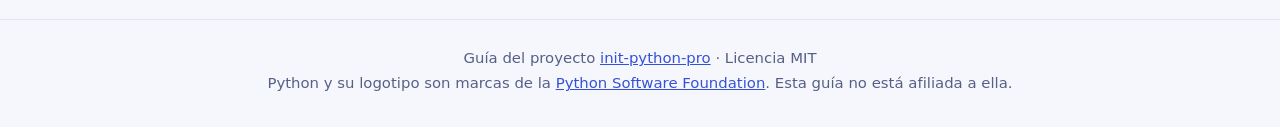
==== commit 0771c5cd: "fix: correcciones de la revisión completa - Parar si la carpeta está dentro de otro repositorio Git;" ====
--- a/docs/arrancar-programa.html
+++ b/docs/arrancar-programa.html
@@ -16,14 +16,14 @@
     <div class="barra-interior">
       <a class="marca" href="index.html"><img class="serpiente" src="img/python-logo.svg" alt="" width="26" height="26">De script <span>→</span> proyecto</a>
       <nav class="camino" aria-label="Pasos de la guía">
-        <a href="entornos-virtuales.html" title="1. Entornos virtuales">1</a>
-        <a href="preparar-vscode.html" title="2. Preparar VS Code">2</a>
-        <a href="carpeta-interprete-entorno.html" title="3. Carpeta, proyecto, intérprete y entorno">3</a>
-        <a href="librerias-uv.html" title="4. Librerías y versiones">4</a>
-        <a href="pyproject-toml.html" title="5. pyproject.toml por dentro">5</a>
-        <a href="arrancar-programa.html" aria-current="page" title="6. Cómo arrancar tu programa">6</a>
-        <a href="git-github.html" title="7. Git y GitHub">7</a>
-        <a href="dia-a-dia.html" title="8. El día a día">8</a>
+        <a href="entornos-virtuales.html" title="1. Entornos virtuales" aria-label="Paso 1: Entornos virtuales">1</a>
+        <a href="preparar-vscode.html" title="2. Preparar VS Code" aria-label="Paso 2: Preparar VS Code">2</a>
+        <a href="carpeta-interprete-entorno.html" title="3. Carpeta, proyecto, intérprete y entorno" aria-label="Paso 3: Carpeta, proyecto, intérprete y entorno">3</a>
+        <a href="librerias-uv.html" title="4. Librerías y versiones" aria-label="Paso 4: Librerías y versiones">4</a>
+        <a href="pyproject-toml.html" title="5. pyproject.toml por dentro" aria-label="Paso 5: pyproject.toml por dentro">5</a>
+        <a href="arrancar-programa.html" aria-current="page" title="6. Cómo arrancar tu programa" aria-label="Paso 6: Cómo arrancar tu programa">6</a>
+        <a href="git-github.html" title="7. Git y GitHub" aria-label="Paso 7: Git y GitHub">7</a>
+        <a href="dia-a-dia.html" title="8. El día a día" aria-label="Paso 8: El día a día">8</a>
       </nav>
     </div>
   </header>
@@ -68,7 +68,7 @@
 Hello from mi-proyecto!</pre>
     <p>Funciona siempre, desde una terminal sin ningún entorno activo.</p>
 
-    <h3>B. <code>python3 -m mi_proyecto</code> a pelo</h3>
+    <h3>B. <code>python3 -m mi_proyecto</code>, sin entorno</h3>
 <pre class="terminal"><span class="p">$</span> python3 -m mi_proyecto
 /usr/local/bin/python3: <span class="r">No module named mi_proyecto</span></pre>
     <p>El <code>python3</code> del sistema no sabe que tu proyecto existe: no está instalado en <strong>su</strong> carpeta de librerías, sino en la de <code>.venv</code>. Si usas el de <code>.venv</code>, sí funciona:</p>
@@ -77,9 +77,8 @@
     <p>O con el entorno activo (<code>source .venv/bin/activate</code>), porque entonces <code>python</code> es el de <code>.venv</code>.</p>
 
     <h3>C. El script directo, con <em>shebang</em></h3>
-    <p>La primera línea de un script puede empezar con <code>#!</code>, el <strong><em>shebang</em></strong>: le dice al sistema con qué programa ejecutarlo. Lo normal es <code>#!/usr/bin/env python3</code>, que significa «busca <code>python3</code> en el <code>PATH</code>». Un ejemplo:</p>
-<pre class="terminal"><span class="c"># hola.py</span>
-#!/usr/bin/env python3
+    <p>La primera línea de un script puede empezar con <code>#!</code>, el <strong><em>shebang</em></strong>: le dice al sistema con qué programa ejecutarlo. Lo normal es <code>#!/usr/bin/env python3</code>, que significa «busca <code>python3</code> en el <code>PATH</code>». Un ejemplo, el archivo <code>hola.py</code>:</p>
+<pre class="terminal">#!/usr/bin/env python3
 import sys
 print(sys.executable)
 
@@ -126,7 +125,7 @@
     </figure>
 
     <h2>4. Pros y contras</h2>
-    <table>
+    <div class="tabla"><table>
       <thead><tr><th>Forma</th><th>A favor</th><th>En contra</th></tr></thead>
       <tbody>
         <tr><td><code>uv run start</code></td><td>Funciona en cualquier terminal, sin activar nada. Deja el entorno al día antes de arrancar. Mismo comando para todos.</td><td>Necesitas <code>uv</code> instalado. Escribes algo más largo.</td></tr>
@@ -135,7 +134,7 @@
         <tr><td><code>.venv/bin/python -m mi_proyecto</code></td><td>No depende de <code>uv</code>. Funciona sin activar.</td><td>Es largo y distinto en Windows (<code>.venv\Scripts\python</code>). Si falta una librería, no la instala.</td></tr>
         <tr><td>F5 en VS Code</td><td>Permite puntos de parada y ver variables.</td><td>Depende de que el intérprete elegido sea el correcto.</td></tr>
       </tbody>
-    </table>
+    </table></div>
 
     <div class="recuadro dato">
       <span class="etiqueta">💡 Entonces, ¿cuál uso?</span>
--- a/docs/estilo.css
+++ b/docs/estilo.css
@@ -465,8 +465,7 @@
 @media (max-width: 720px) {
   body { font-size: 16px; }
   .dos-columnas { grid-template-columns: 1fr; }
-  .marca { display: none; }
-  table { display: block; overflow-x: auto; }
+  .marca { font-size: 0; gap: 0; }
   figure.ilustracion { overflow-x: auto; }
   figure.ilustracion svg { width: 720px; max-width: none; }
   figure.ilustracion figcaption { position: sticky; left: 0; }
@@ -490,3 +489,6 @@
   padding: 1px 6px;
   white-space: nowrap;
 }
+
+.tabla { overflow-x: auto; margin: 1.2em 0; }
+.tabla table { margin: 0; }
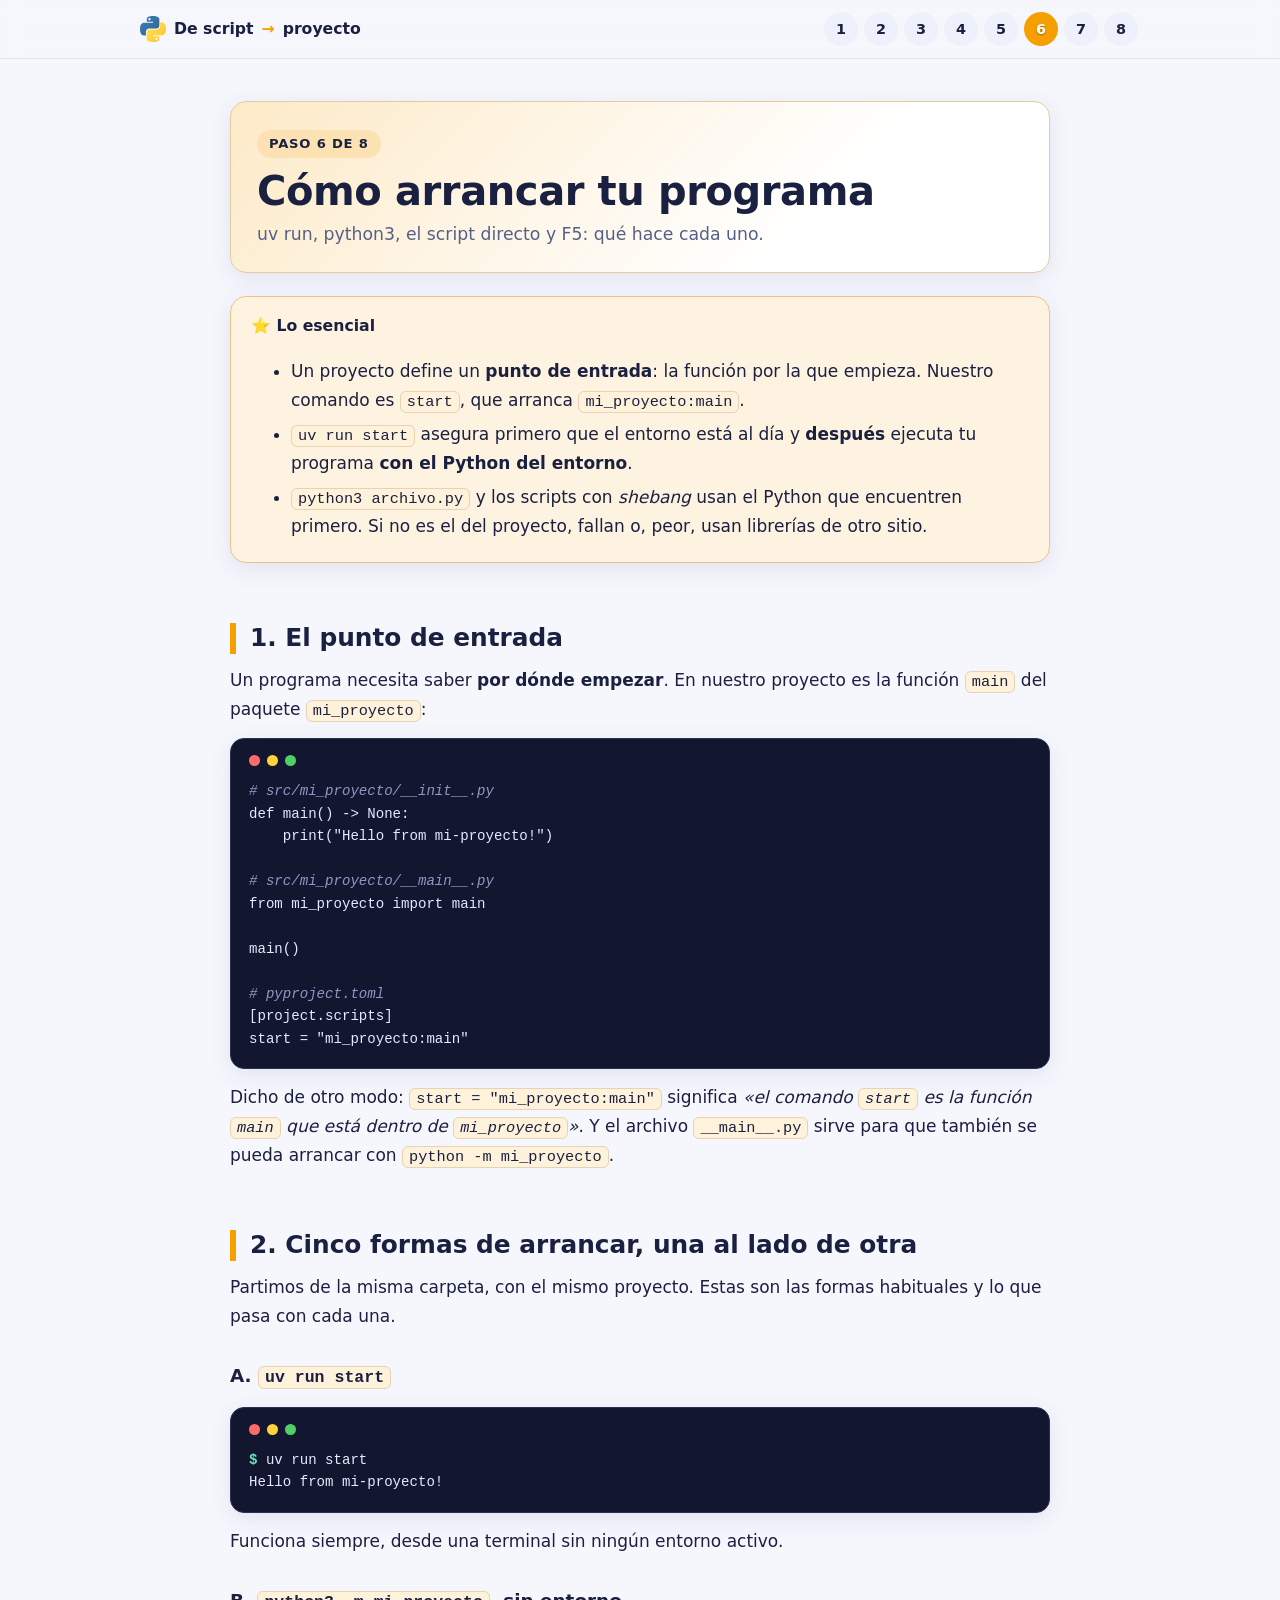
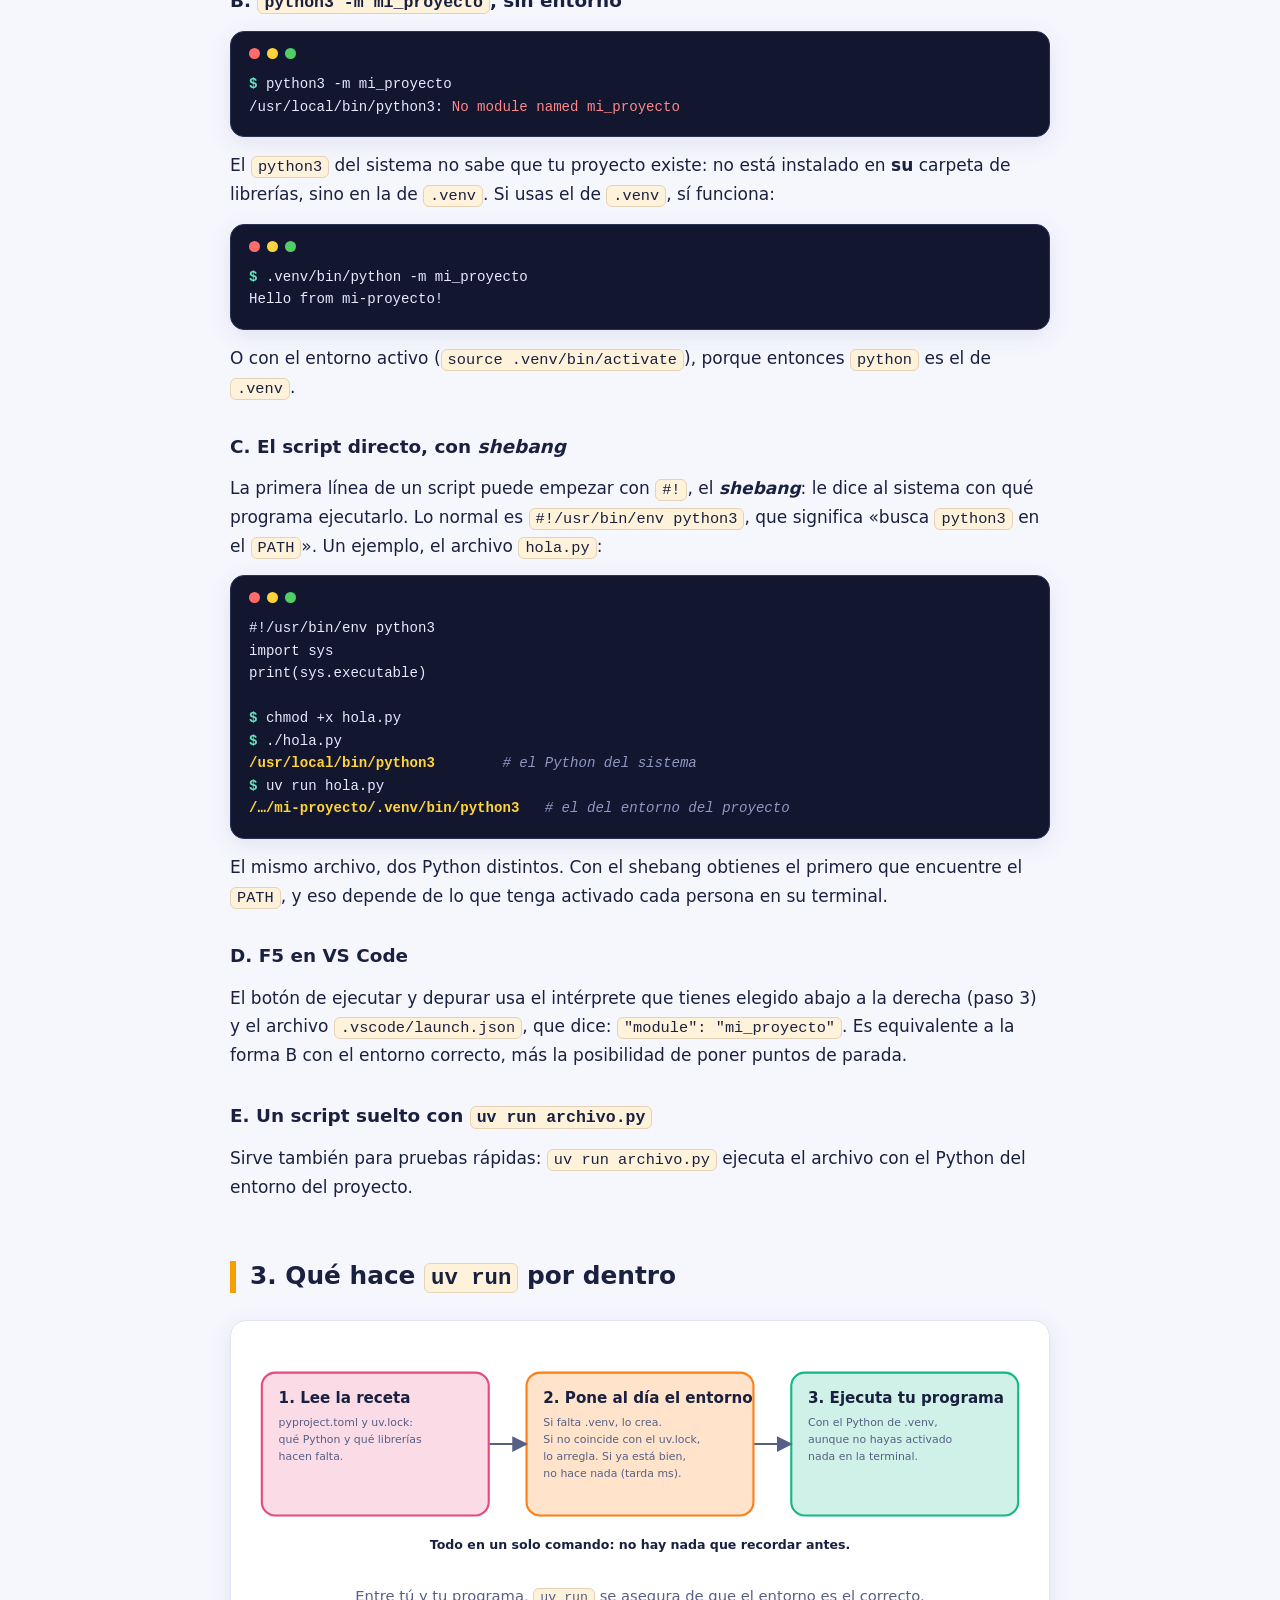
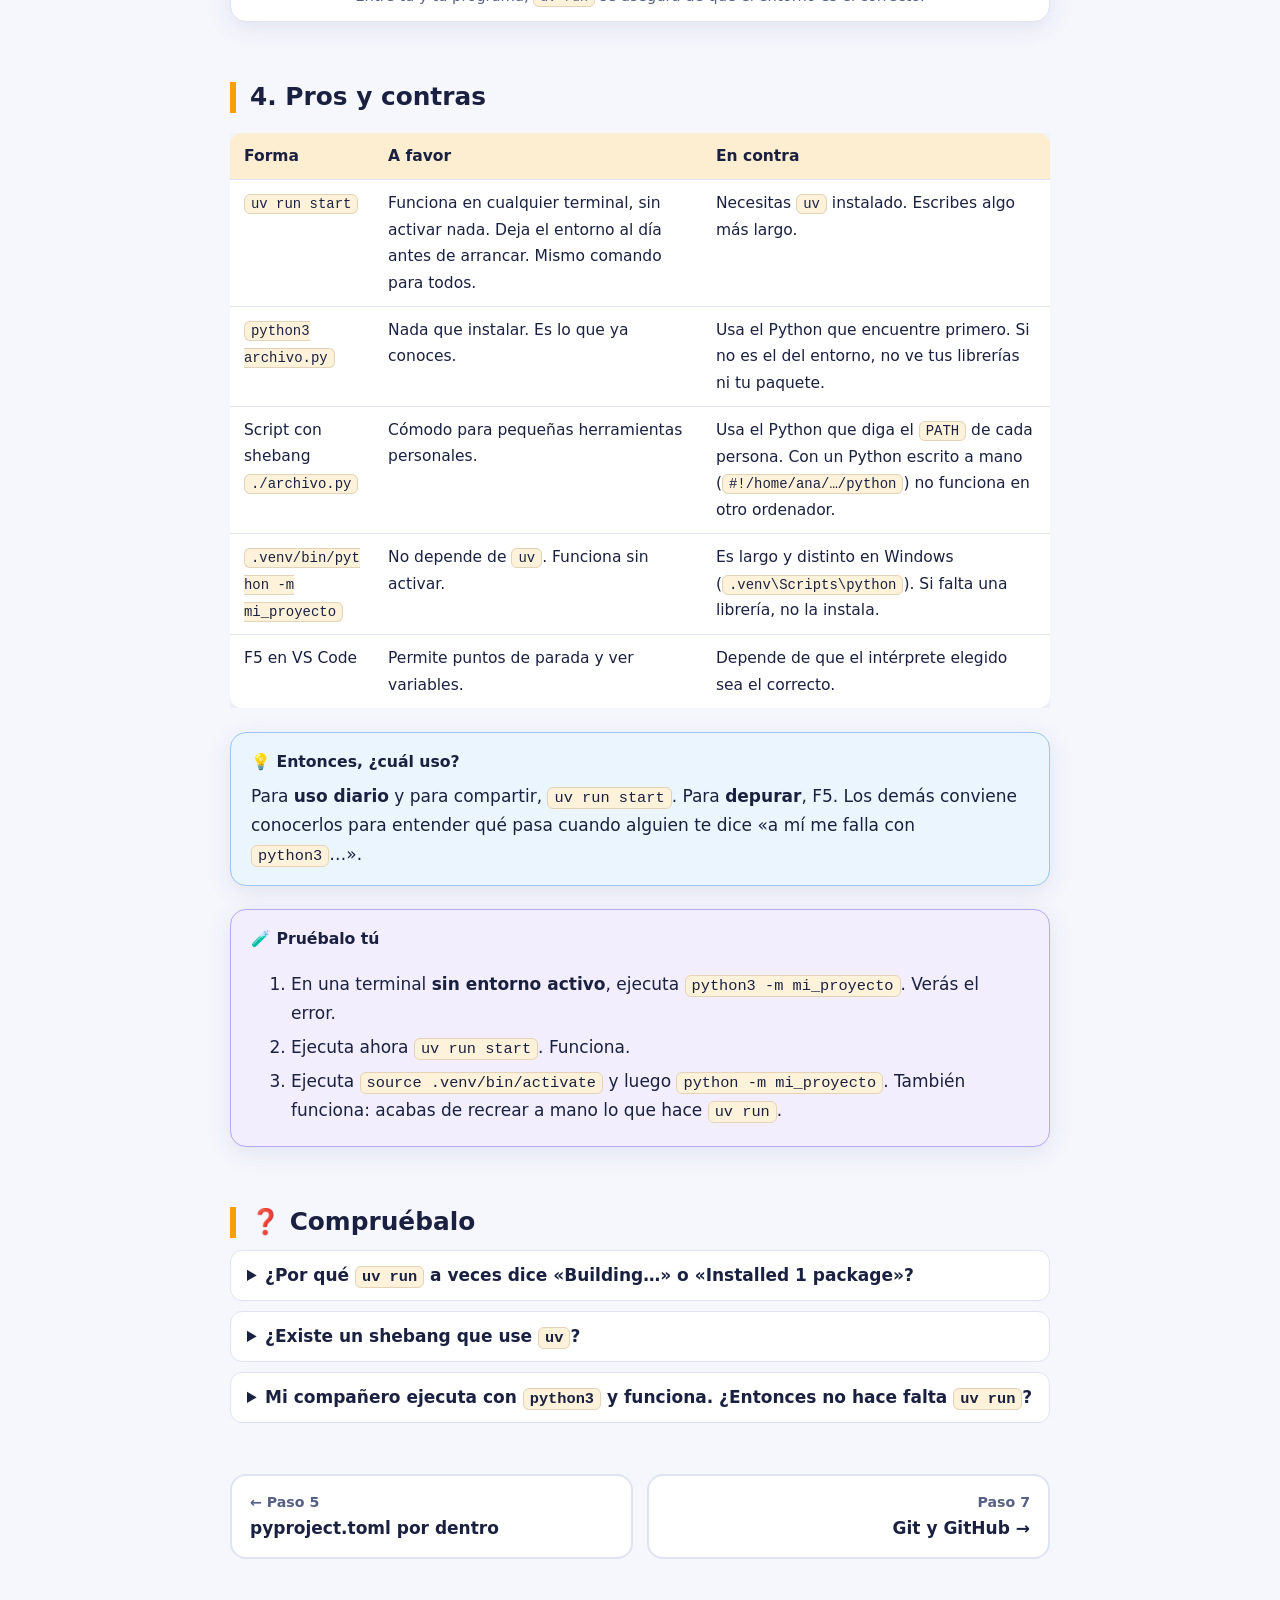
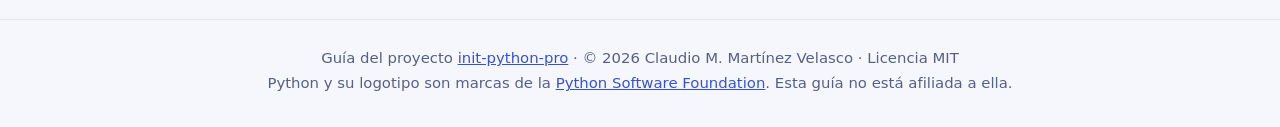
==== commit c9d8739e: "docs: autoría y licencia Co-Authored-By: Claude Opus 5.5 <noreply@anthropic.com> Claude-Session: htt" ====
--- a/docs/arrancar-programa.html
+++ b/docs/arrancar-programa.html
@@ -171,7 +171,7 @@
   </main>
 
   <footer class="pie">
-    Guía del proyecto <a href="https://github.com/clamaveruma/init-python-pro">init-python-pro</a> · Licencia MIT<br>Python y su logotipo son marcas de la <a href="https://www.python.org/psf/trademarks/">Python Software Foundation</a>. Esta guía no está afiliada a ella.
+    Guía del proyecto <a href="https://github.com/clamaveruma/init-python-pro">init-python-pro</a> · © 2026 Claudio M. Martínez Velasco · Licencia MIT<br>Python y su logotipo son marcas de la <a href="https://www.python.org/psf/trademarks/">Python Software Foundation</a>. Esta guía no está afiliada a ella.
   </footer>
 </body>
 </html>
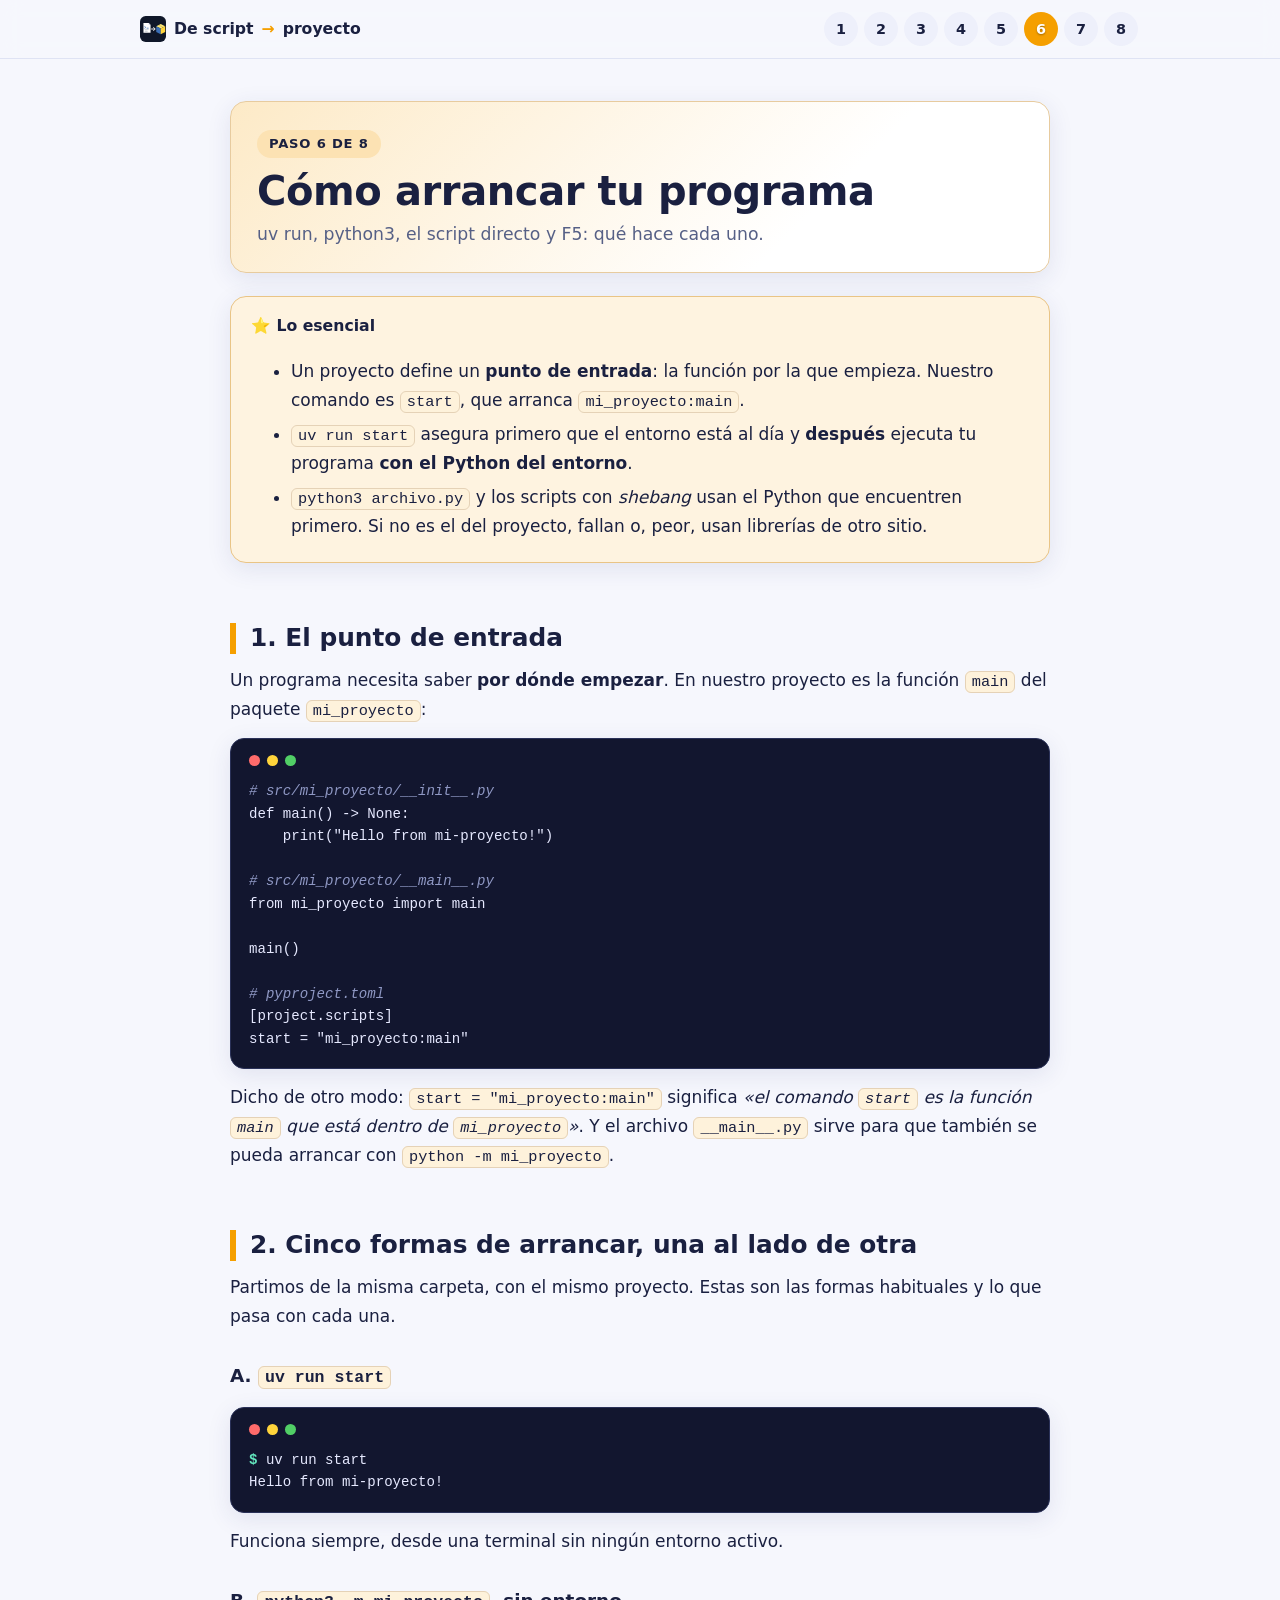
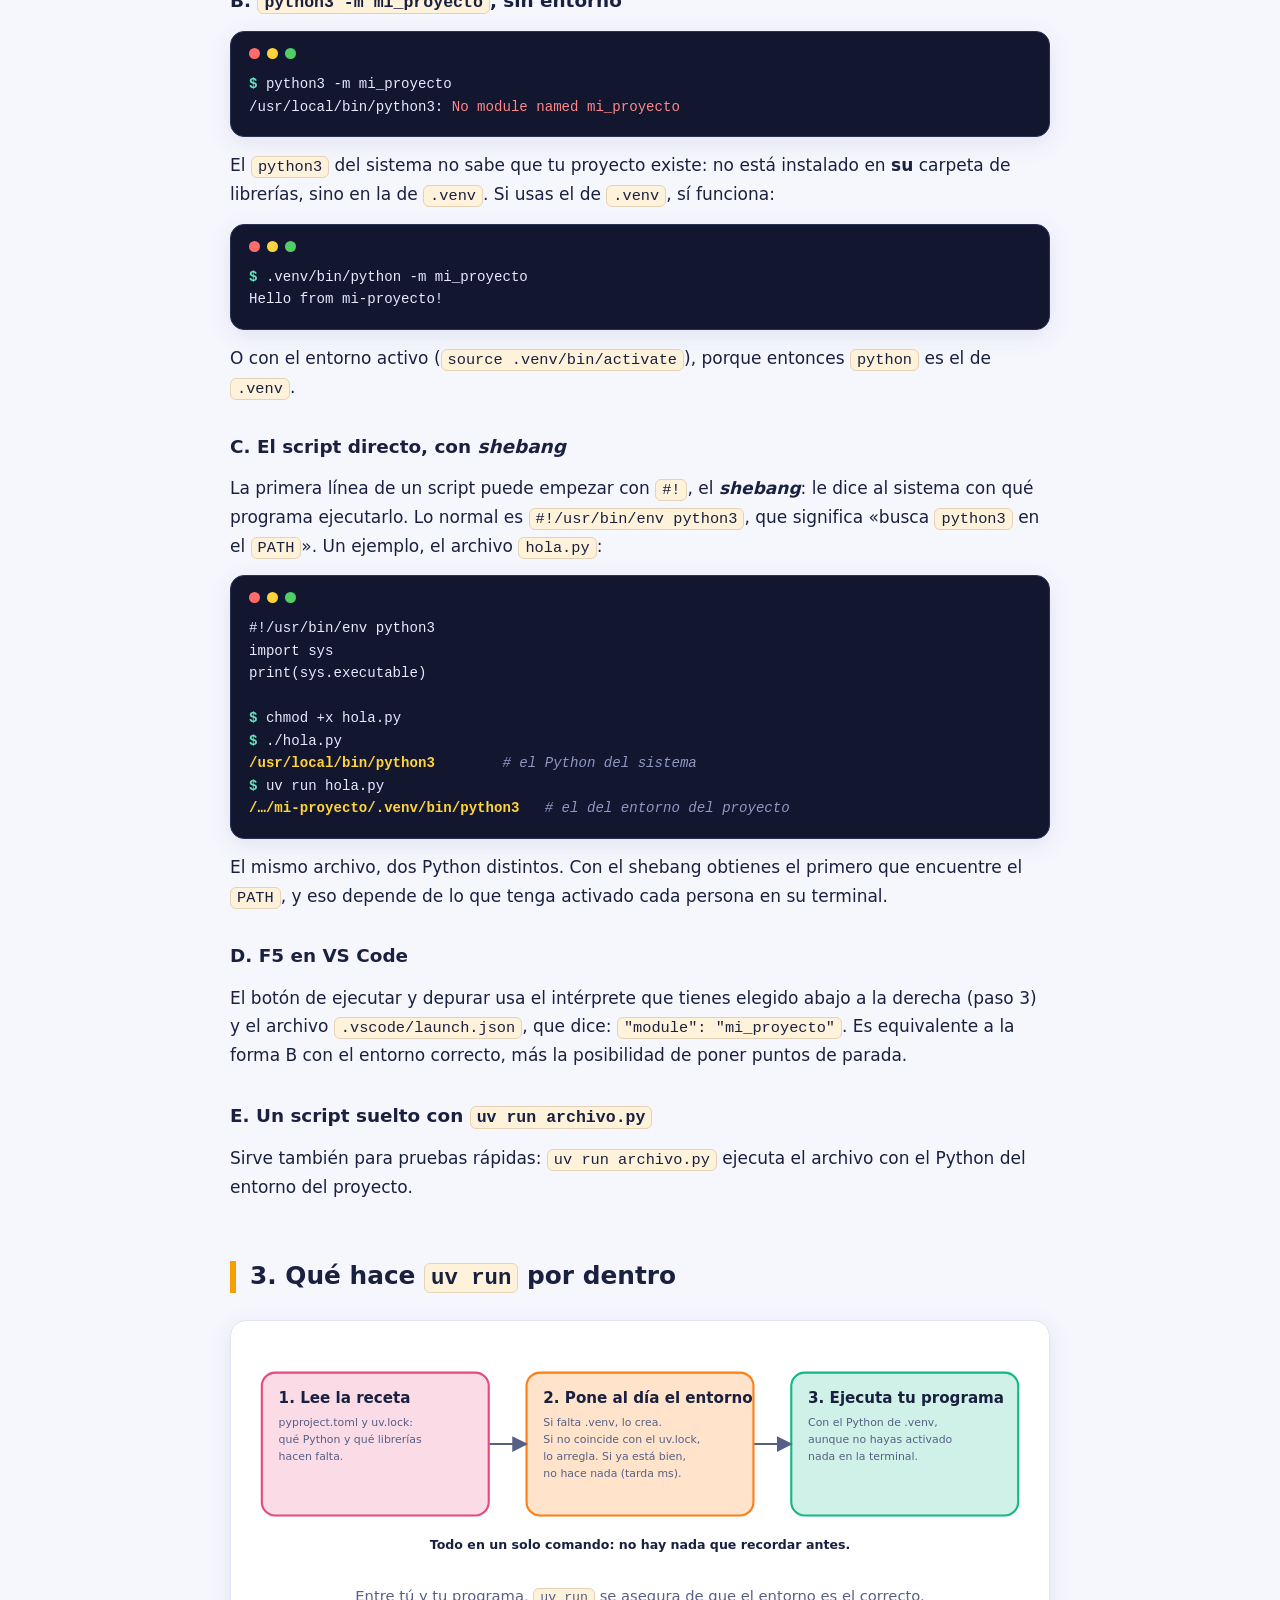
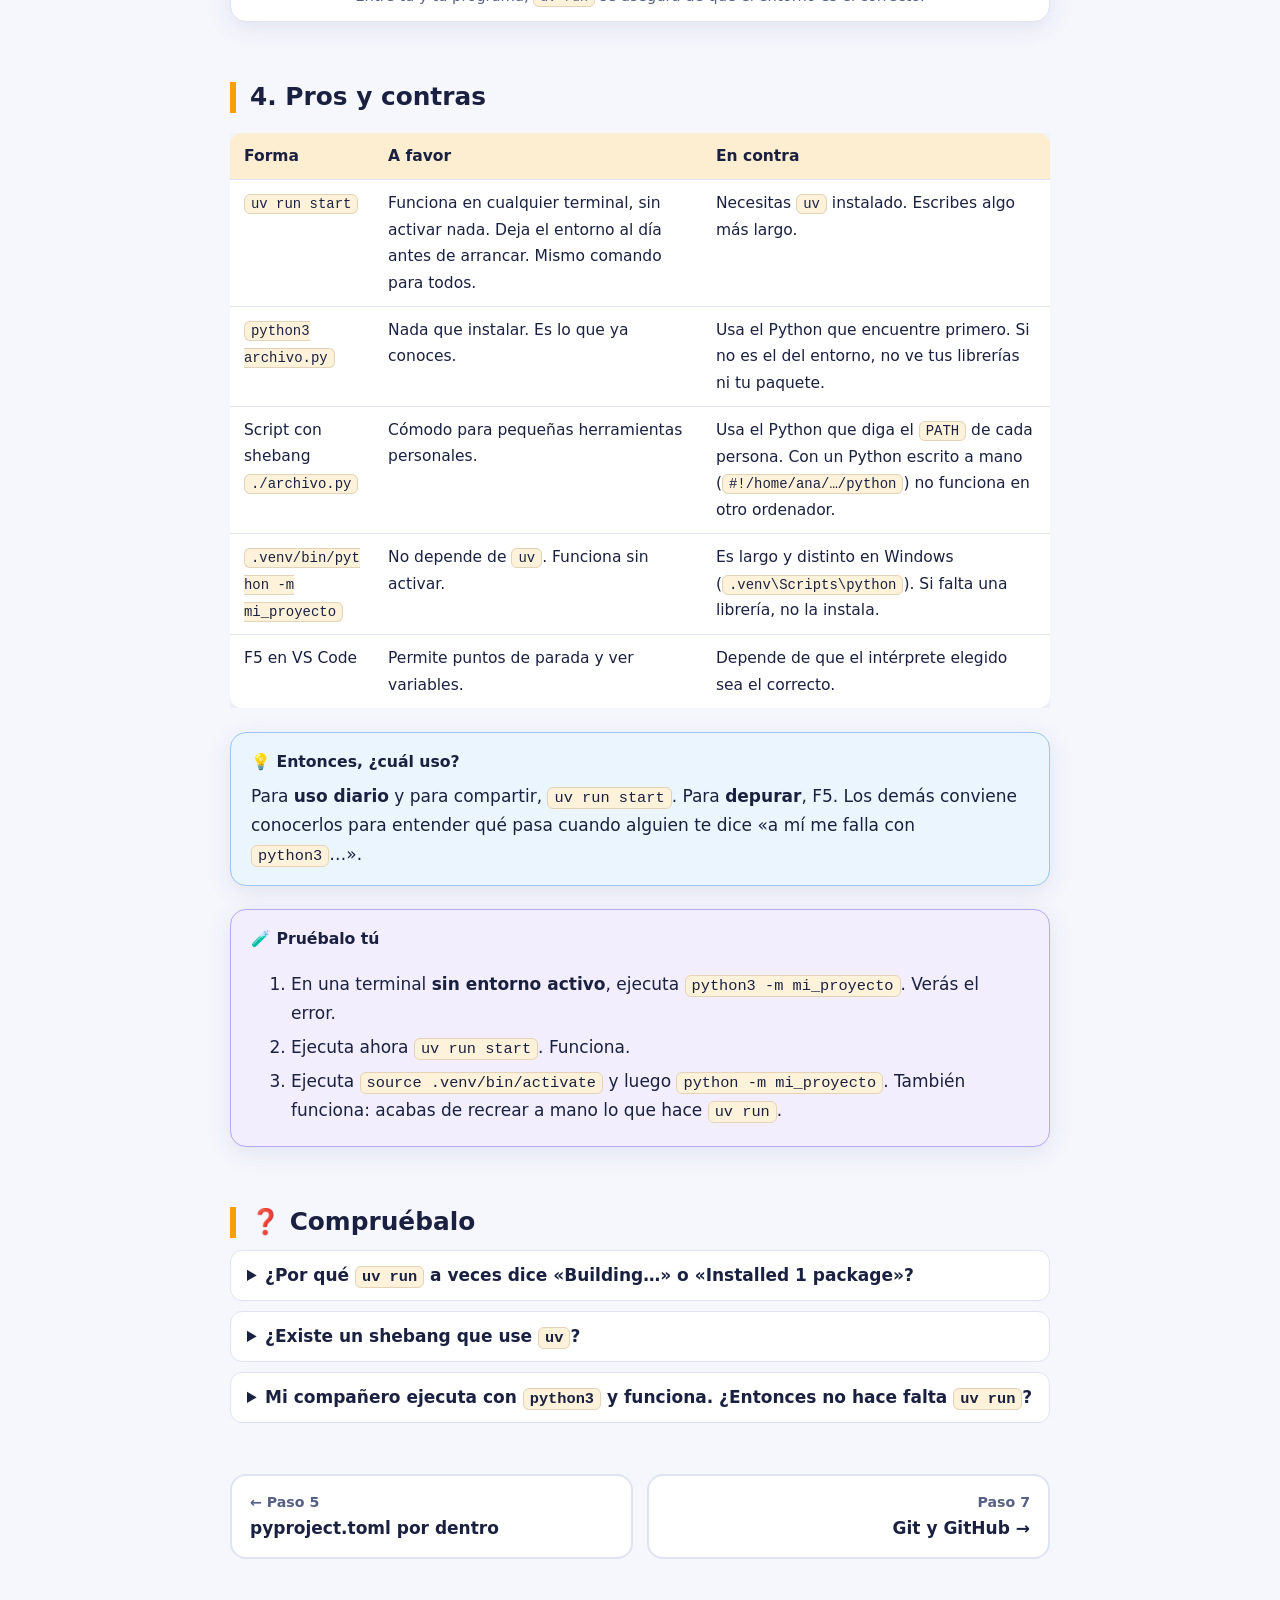
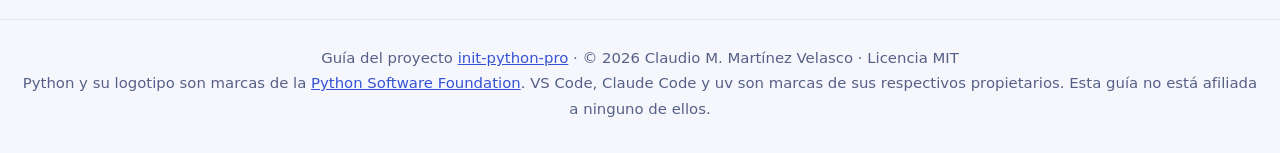
==== commit e87f8f2e: "docs: logotipo propio y fila «Funciona con» Co-Authored-By: Claude Opus 5.5 <noreply@anthropic.com> " ====
--- a/docs/arrancar-programa.html
+++ b/docs/arrancar-programa.html
@@ -6,7 +6,7 @@
   <meta name="color-scheme" content="light dark">
   <title>Cómo arrancar tu programa · De script a proyecto</title>
   <meta name="description" content="uv run, python3, el script directo y F5: qué hace cada uno.">
-  <link rel="icon" href="data:image/svg+xml,%3Csvg xmlns='http://www.w3.org/2000/svg' viewBox='0 0 100 100'%3E%3Ctext y='.9em' font-size='90'%3E🧭%3C/text%3E%3C/svg%3E">
+  <link rel="icon" href="img/logo.svg" type="image/svg+xml">
   <link rel="stylesheet" href="estilo.css">
 </head>
 <body data-pagina="arrancar">
@@ -14,7 +14,7 @@
 
   <header class="barra">
     <div class="barra-interior">
-      <a class="marca" href="index.html"><img class="serpiente" src="img/python-logo.svg" alt="" width="26" height="26">De script <span>→</span> proyecto</a>
+      <a class="marca" href="index.html"><img class="serpiente" src="img/logo.svg" alt="" width="26" height="26">De script <span>→</span> proyecto</a>
       <nav class="camino" aria-label="Pasos de la guía">
         <a href="entornos-virtuales.html" title="1. Entornos virtuales" aria-label="Paso 1: Entornos virtuales">1</a>
         <a href="preparar-vscode.html" title="2. Preparar VS Code" aria-label="Paso 2: Preparar VS Code">2</a>
@@ -171,7 +171,7 @@
   </main>
 
   <footer class="pie">
-    Guía del proyecto <a href="https://github.com/clamaveruma/init-python-pro">init-python-pro</a> · © 2026 Claudio M. Martínez Velasco · Licencia MIT<br>Python y su logotipo son marcas de la <a href="https://www.python.org/psf/trademarks/">Python Software Foundation</a>. Esta guía no está afiliada a ella.
+    Guía del proyecto <a href="https://github.com/clamaveruma/init-python-pro">init-python-pro</a> · © 2026 Claudio M. Martínez Velasco · Licencia MIT<br>Python y su logotipo son marcas de la <a href="https://www.python.org/psf/trademarks/">Python Software Foundation</a>. VS Code, Claude Code y uv son marcas de sus respectivos propietarios. Esta guía no está afiliada a ninguno de ellos.
   </footer>
 </body>
 </html>
--- a/docs/estilo.css
+++ b/docs/estilo.css
@@ -102,7 +102,7 @@
 }
 .marca { display: inline-flex; align-items: center; gap: 8px; }
 .serpiente { width: 26px; height: 26px; flex: none; }
-.serpiente.grande { width: 72px; height: 72px; }
+.serpiente.grande { width: 88px; height: 88px; border-radius: 20px; box-shadow: var(--sombra); }
 .hero-serpiente { margin-bottom: 10px; }
 .marca span { color: var(--acento); }
 .camino {
@@ -492,3 +492,7 @@
 
 .tabla { overflow-x: auto; margin: 1.2em 0; }
 .tabla table { margin: 0; }
+
+.funciona-con { display: flex; flex-wrap: wrap; align-items: center; gap: 8px; margin-top: 18px; color: var(--muted); font-size: 0.92rem; }
+.funciona-con .chip { display: inline-flex; align-items: center; gap: 6px; padding: 4px 12px; border-radius: 999px; background: var(--surface); border: 1px solid var(--border); border-left: 4px solid var(--chip, #ffd43b); color: var(--text); font-weight: 600; }
+.funciona-con .chip img { width: 18px; height: 18px; }
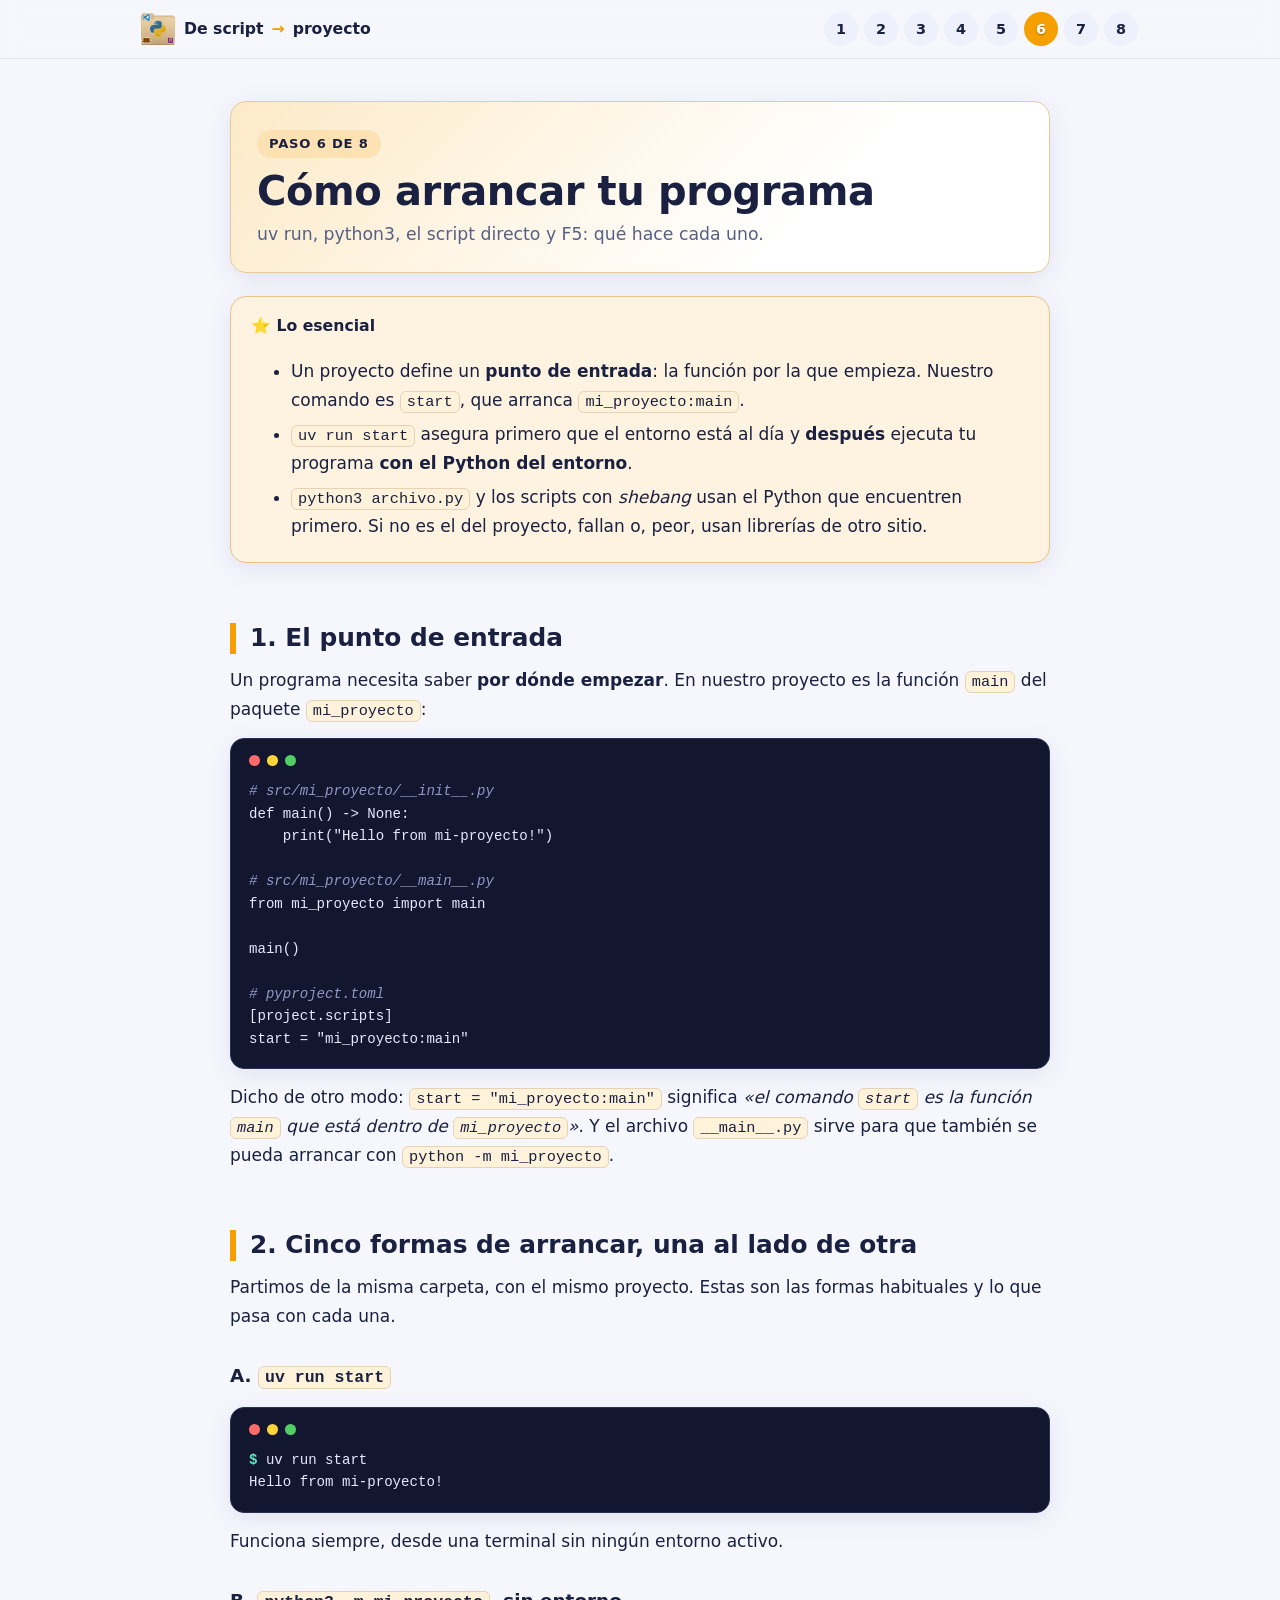
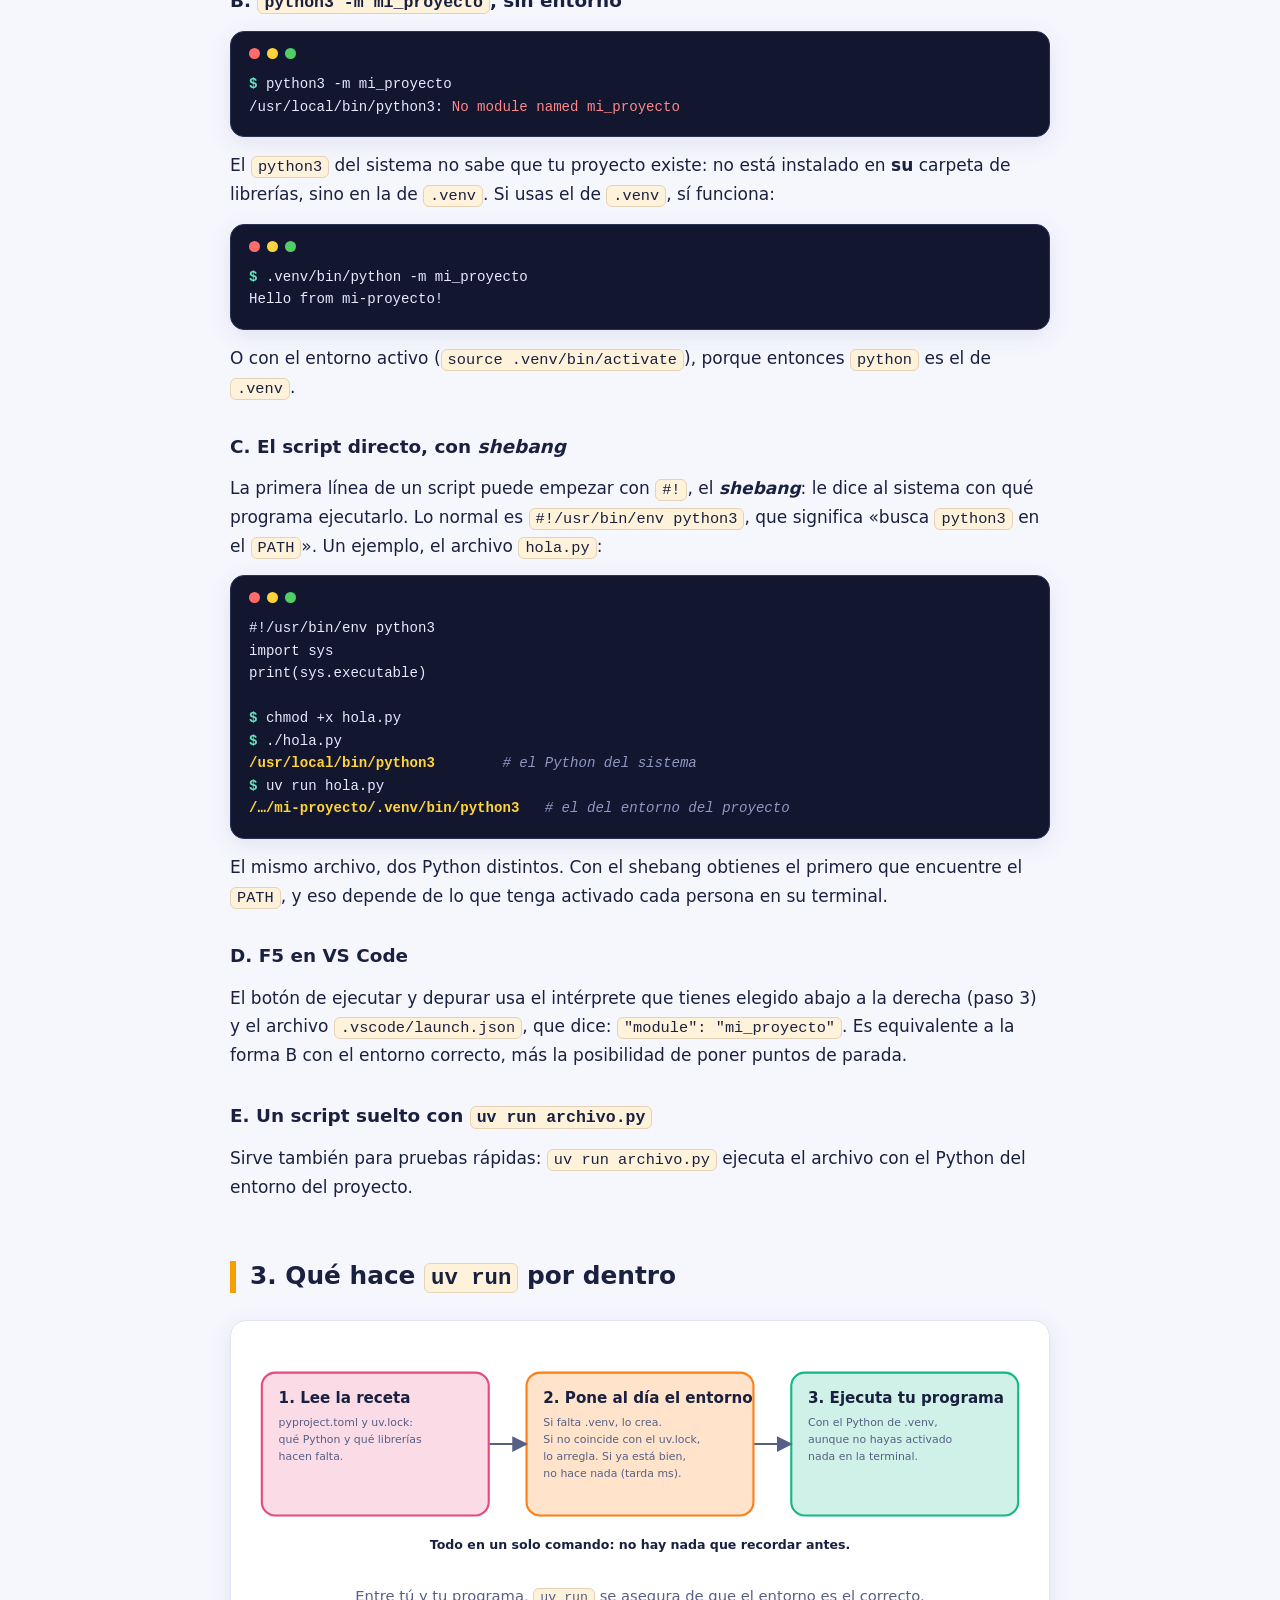
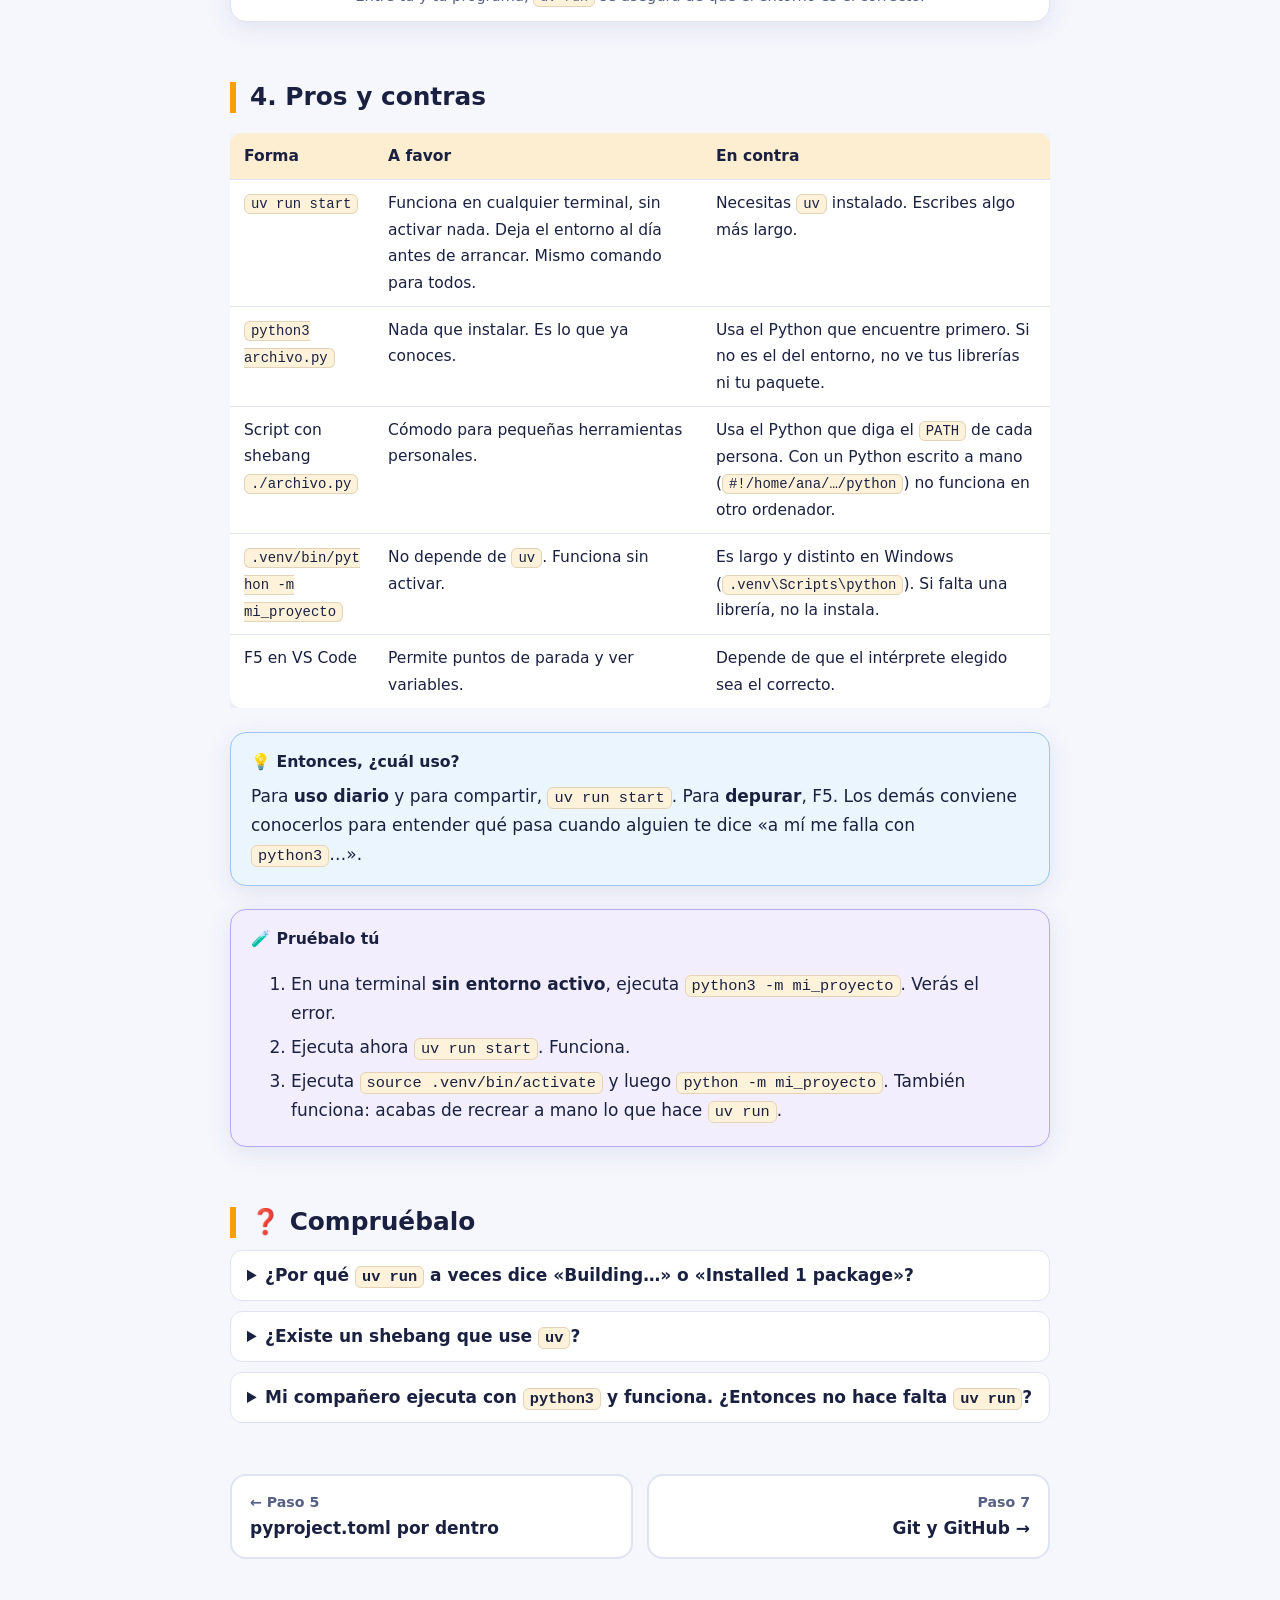
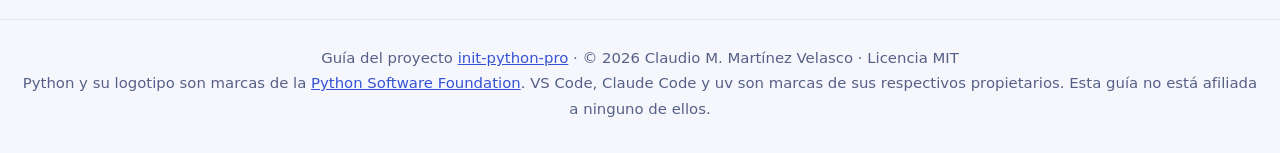
==== commit d1d3181f: "docs: ilustración de la carpeta también en la cabecera de todas las páginas Co-Authored-By: Claude O" ====
--- a/docs/arrancar-programa.html
+++ b/docs/arrancar-programa.html
@@ -14,7 +14,7 @@
 
   <header class="barra">
     <div class="barra-interior">
-      <a class="marca" href="index.html"><img class="serpiente" src="img/logo.svg" alt="" width="26" height="26">De script <span>→</span> proyecto</a>
+      <a class="marca" href="index.html"><img class="serpiente" src="img/logo-mix-256.webp" alt="" width="36" height="36">De script <span>→</span> proyecto</a>
       <nav class="camino" aria-label="Pasos de la guía">
         <a href="entornos-virtuales.html" title="1. Entornos virtuales" aria-label="Paso 1: Entornos virtuales">1</a>
         <a href="preparar-vscode.html" title="2. Preparar VS Code" aria-label="Paso 2: Preparar VS Code">2</a>
--- a/docs/estilo.css
+++ b/docs/estilo.css
@@ -101,7 +101,7 @@
   font-size: 0.98rem;
 }
 .marca { display: inline-flex; align-items: center; gap: 8px; }
-.serpiente { width: 26px; height: 26px; flex: none; }
+.serpiente { width: 36px; height: 36px; flex: none; }
 .serpiente.grande { width: 88px; height: 88px; border-radius: 20px; box-shadow: var(--sombra); }
 .hero-serpiente { margin-bottom: 10px; }
 .marca span { color: var(--acento); }
@@ -496,3 +496,5 @@
 .funciona-con { display: flex; flex-wrap: wrap; align-items: center; gap: 8px; margin-top: 18px; color: var(--muted); font-size: 0.92rem; }
 .funciona-con .chip { display: inline-flex; align-items: center; gap: 6px; padding: 4px 12px; border-radius: 999px; background: var(--surface); border: 1px solid var(--border); border-left: 4px solid var(--chip, #ffd43b); color: var(--text); font-weight: 600; }
 .funciona-con .chip img { width: 18px; height: 18px; }
+.logo-portada { width: 150px; height: 150px; display: block; filter: drop-shadow(0 6px 14px rgba(20, 24, 40, .18)); }
+@media (max-width: 720px) { .logo-portada { width: 110px; height: 110px; } }
